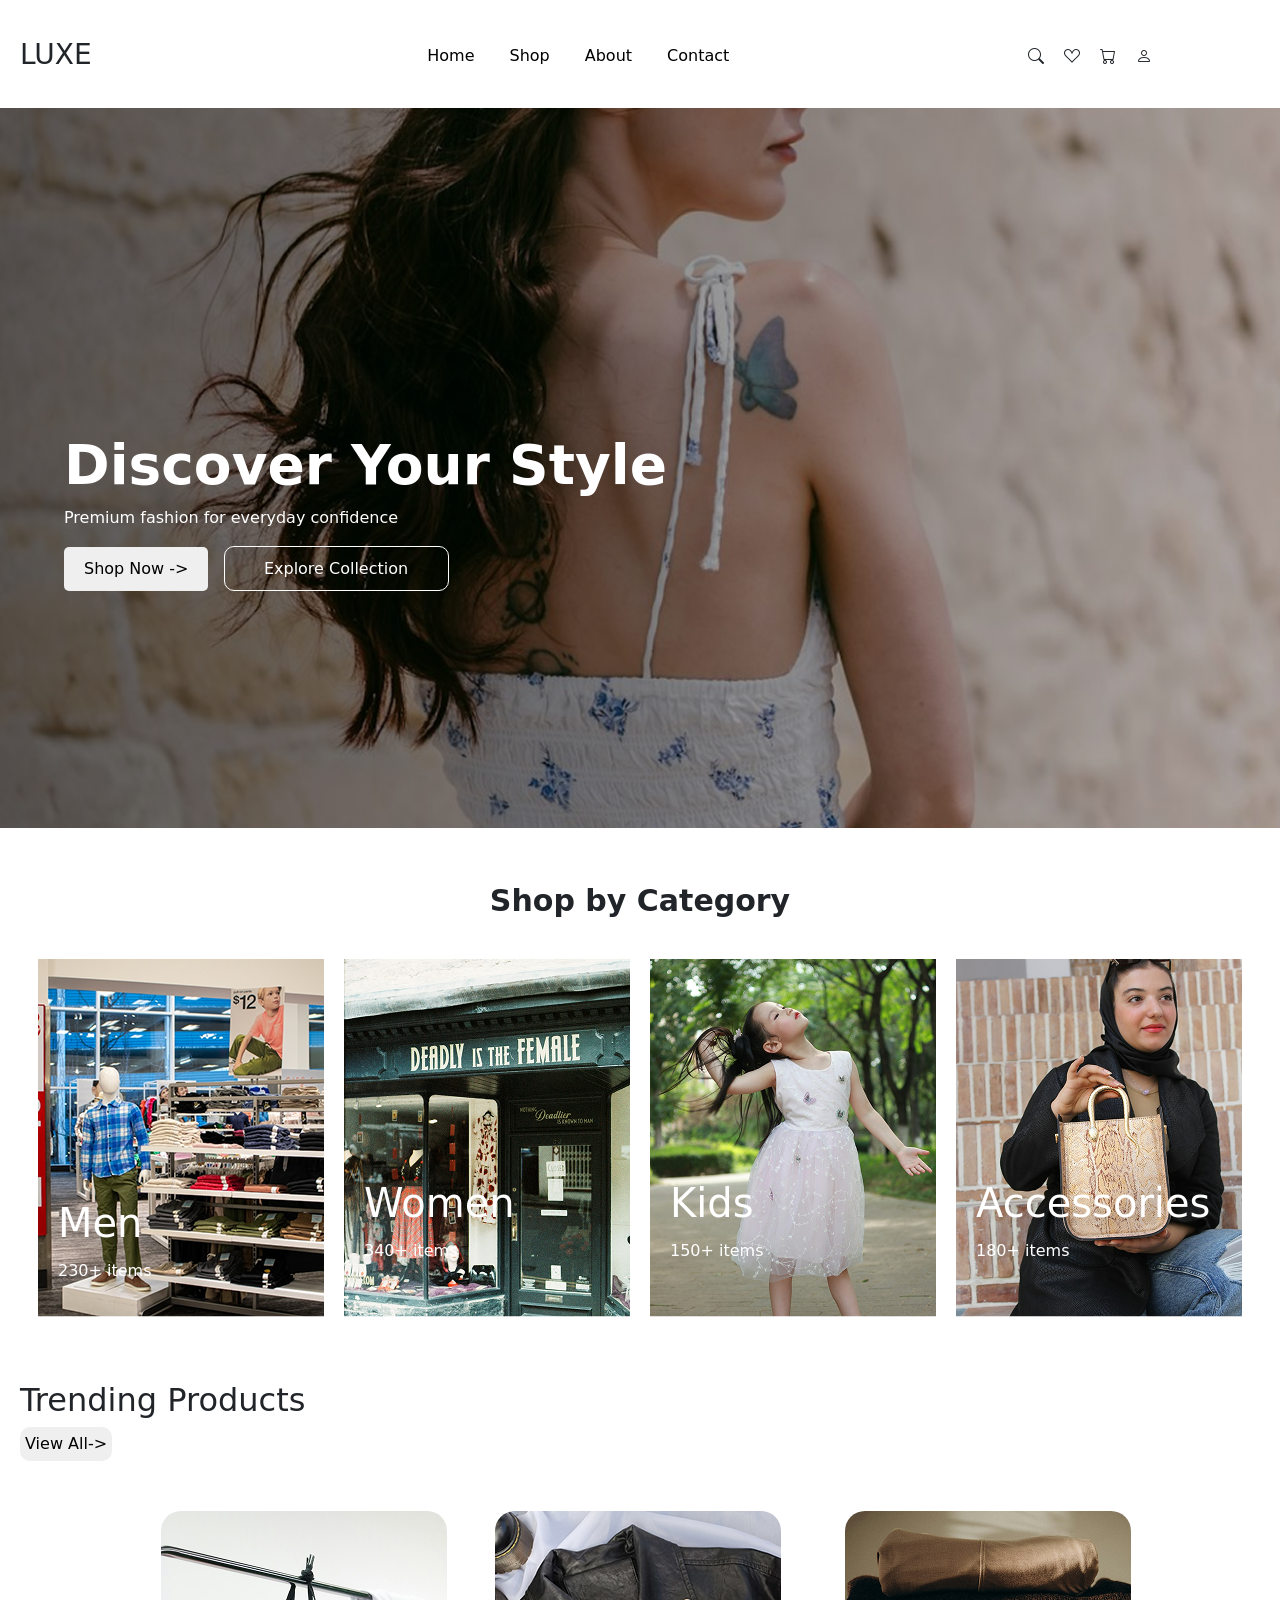
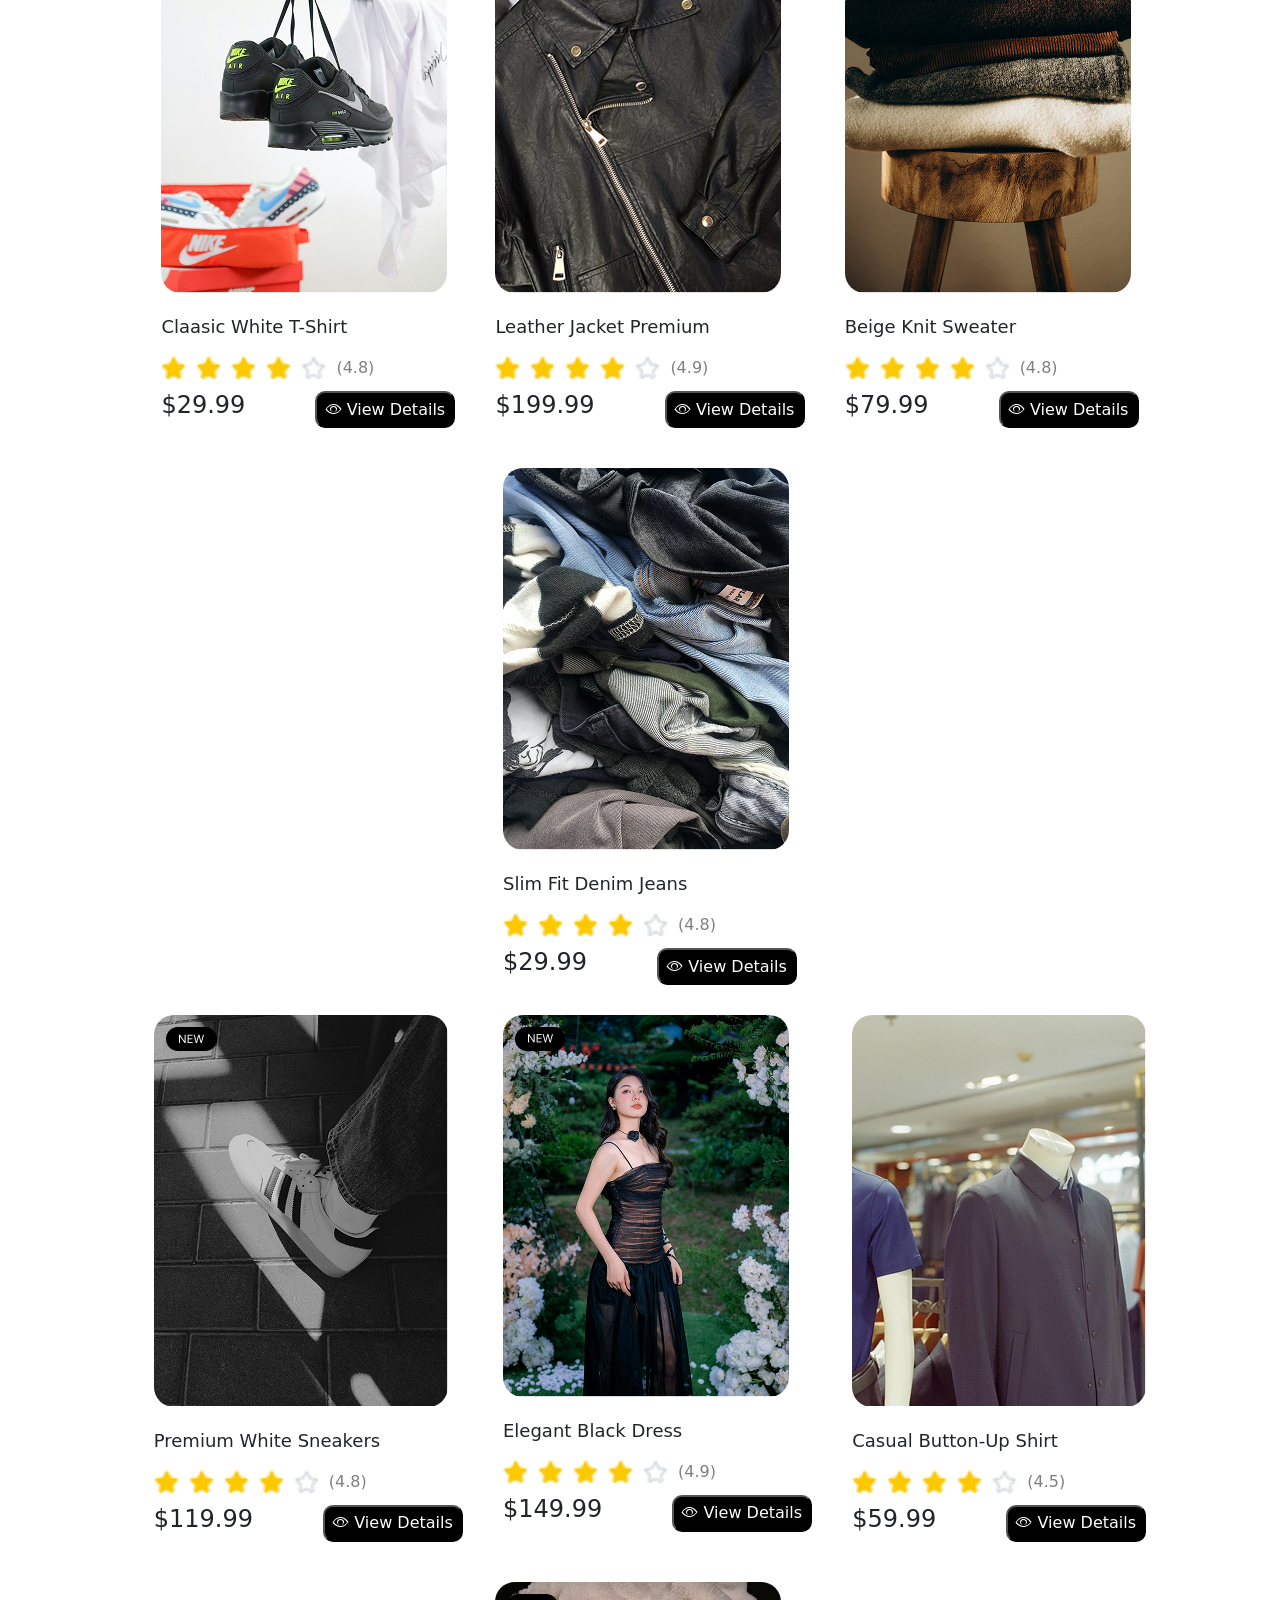
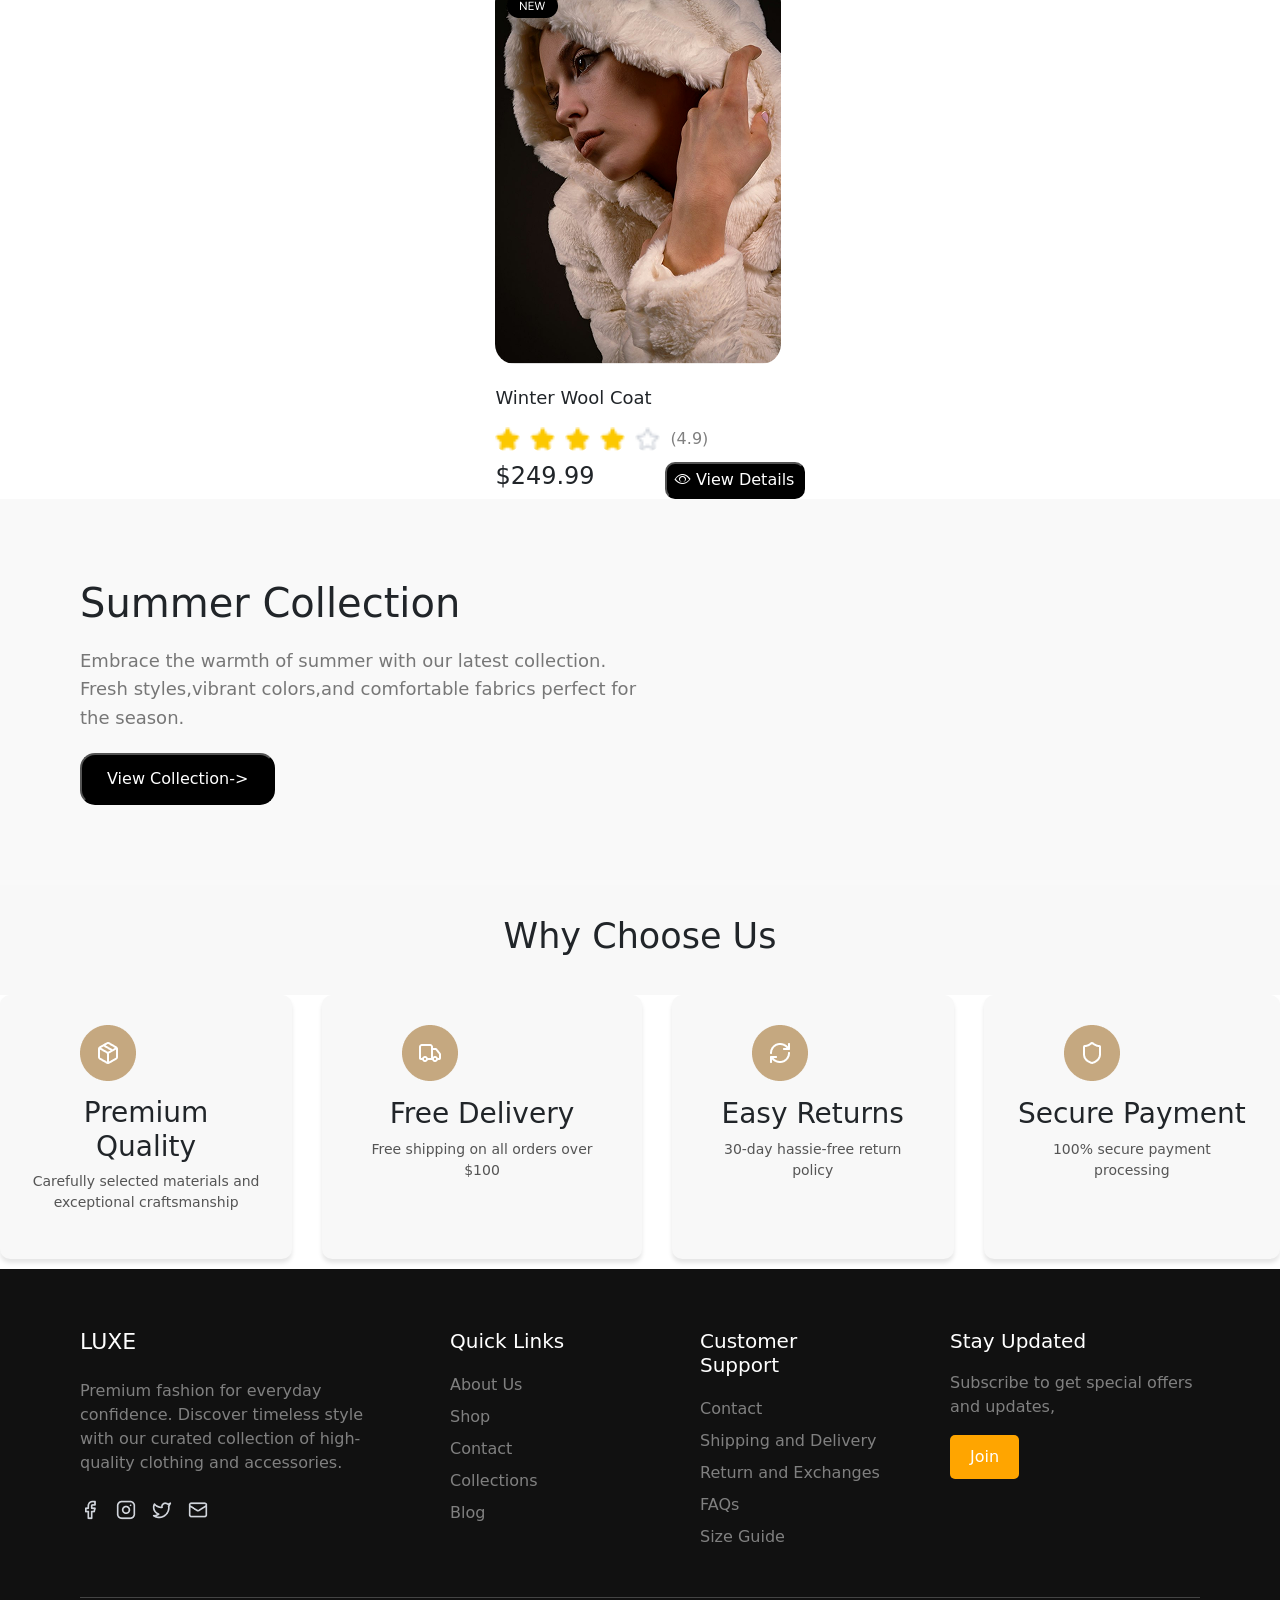
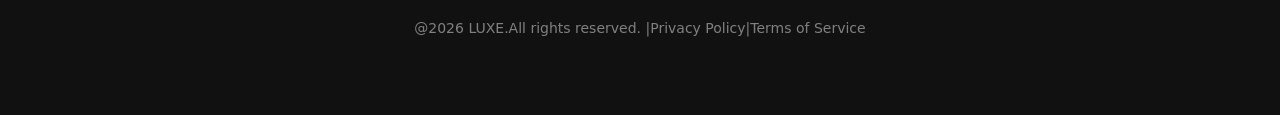
==== index.html @ 16beba3c "add media query" ====
<!DOCTYPE html>
<html lang="en">

<head>
    <meta charset="UTF-8">
    <meta name="viewport" content="width=device-width, initial-scale=1.0">
    <title>E-commerce Website</title>
    <link rel="stylesheet" href="/asset/css/style.css">
    <!-- <link rel="stylesheet" href="/index.css"> -->
    <link href="https://cdn.jsdelivr.net/npm/bootstrap@5.3.8/dist/css/bootstrap.min.css" rel="stylesheet"
        integrity="sha384-sRIl4kxILFvY47J16cr9ZwB07vP4J8+LH7qKQnuqkuIAvNWLzeN8tE5YBujZqJLB" crossorigin="anonymous">
    <script src="https://cdn.jsdelivr.net/npm/bootstrap@5.3.8/dist/js/bootstrap.bundle.min.js"
        integrity="sha384-FKyoEForCGlyvwx9Hj09JcYn3nv7wiPVlz7YYwJrWVcXK/BmnVDxM+D2scQbITxI"
        crossorigin="anonymous"></script>
    <link rel="stylesheet" href="https://cdn.jsdelivr.net/npm/bootstrap-icons@1.13.1/font/bootstrap-icons.min.css">



</head>

<body>

    <!-- </div> -->
    <div class="head1">
        <div class="text1">
            <h3 class="hed1">LUXE</h3>
            
             <input type="checkbox" id="menu-toggle">

            <ul class="items1">
                <li class="nav-item1">
                    <a class="nav-link active1" aria-current="page" href="/index.html">Home</a>
                </li>
                <li class="nav-item1">
                    <a class="nav-link active1" href="/shop.html">Shop</a>
                </li>
                <li class="nav-item1">
                    <a class="nav-link active1" href="/about.html">About</a>
                </li>
                <li class="nav-item1">
                    <a class="nav-link active1" href="/contact.html">Contact</a>
                </li>
            </ul>
            
            <label for="menu-toggle" class="menuicon">
                 ☰
            </label>
   
  
            <div class="imagee1">
                <i class="bi bi-search"></i>
                <i class="bi bi-suit-heart"></i>
                <i class="bi bi-cart"></i>
                <i class="bi bi-person"></i>
            </div>
        </div>
        <!-- </div> -->
    </div>
    <div>

        <div class="background1">
            <div class="rel1">
                <h1>Discover Your Style</h1>
                <p>Premium fashion for everyday confidence</p>
                <button class="butt1">Shop Now -></button>
                <button class="button1">Explore Collection</button>
            </div>

        </div>

        <p class="para1">Shop by Category</p>
        <div class="picture1">

            <div class="one1"> <img src="/asset/images/men wear.png">
                <h1 class="two1">Men</h1>
                <p class="twoo1">230+ items</p>
            </div>

            <div>
                <img class="img1" src="/asset/images/deadly shop.png">

                <h1 class="twooo1">Women</h1>
                <p class="tw1">340+ items</p>
            </div>


            <div> <img src="/asset/images/lil girl.png">
                <h1 class="thre1">Kids</h1>
                <p class="three1">150+ items</p>
            </div>

            <div> <img src="/asset/images/lady.png">
                <h1 class="for1">Accessories</h1>
                <p class="four1">180+ items</p>
            </div>
        </div>
        <br>



        <div class="hero1">

            <div class="section1">
                <h2>Trending Products</h2>
            </div>
            <button class="view1">View All-></button>

        </div>


        <div class="car1">
            <div class="shoes1">
                <img src="/asset/images/black shoes.png">
                <p>Claasic White T-Shirt</p>



                <div class="star1">
                    <img src="/asset/images/yellow star.png">
                    <img src="/asset/images/yellow star.png">
                    <img src="/asset/images/yellow star.png">
                    <img src="/asset/images/yellow star.png">

                    <img src="/asset/images/SVG2.png">
                    <span>(4.8)</span>
                </div>



                <div class="dollar1">
                    <h4>$29.99</h4>
                    <button class="Detail1"><i class="bi bi-eye"></i></i>
                        View Details</button>

                </div>





            </div>
            <div class="shoes1">
                <img src="/asset/images/Leather Jacket Premium.png">
                <p>Leather Jacket Premium</p>



                <div class="star1">
                    <img src="/asset/images/yellow star.png">
                    <img src="/asset/images/yellow star.png">
                    <img src="/asset/images/yellow star.png">
                    <img src="/asset/images/yellow star.png">
                    <img src="/asset/images/SVG2.png">

                    <span>(4.9)</span>
                </div>



                <div class="dollar1">
                    <h4>$199.99</h4>
                    <button class="Detail1"><i class="bi bi-eye"></i></i>
                        View Details</button>

                </div>





            </div>

            <div class="shoes1">
                <img src="/asset/images/shirts.png">
                <p>Beige Knit Sweater</p>



                <div class="star1">
                    <img src="/asset/images/yellow star.png">
                    <img src="/asset/images/yellow star.png">
                    <img src="/asset/images/yellow star.png">
                    <img src="/asset/images/yellow star.png">
                    <img src="/asset/images/SVG2.png">
                    <span>(4.8)</span>
                </div>



                <div class="dollar1">
                    <h4>$79.99</h4>
                    <button class="Detail1"><i class="bi bi-eye"></i></i>
                        View Details</button>

                </div>





            </div>

            <div class="shoes1">
                <img src="/asset/images/Denim.png">
                <p>Slim Fit Denim Jeans</p>



                <div class="star1">
                    <img src="/asset/images/yellow star.png">
                    <img src="/asset/images/yellow star.png">
                    <img src="/asset/images/yellow star.png">
                    <img src="/asset/images/yellow star.png">
                    <img src="/asset/images/SVG2.png">
                    <span>(4.8)</span>
                </div>



                <div class="dollar1">
                    <h4>$29.99</h4>
                    <button class="Detail1"><i class="bi bi-eye"></i></i>
                        View Details</button>

                </div>
            </div>
        </div>

        <div class="car1">
            <div class="shoes1">
                <img src="/asset/images/white sneakers.png">
                <p>Premium White Sneakers</p>



                <div class="star1">
                    <img src="/asset/images/yellow star.png">
                    <img src="/asset/images/yellow star.png">
                    <img src="/asset/images/yellow star.png">
                    <img src="/asset/images/yellow star.png">
                    <img src="/asset/images/SVG2.png">
                    <span>(4.8)</span>
                </div>



                <div class="dollar1">
                    <h4>$119.99</h4>
                    <button class="Detail1"><i class="bi bi-eye"></i></i>
                        View Details</button>

                </div>





            </div>
            <div class="shoes1">
                <img src="/asset/images/elegant dress.png" height="390px">
                <p>Elegant Black Dress</p>



                <div class="star1">
                    <img src="/asset/images/yellow star.png">
                    <img src="/asset/images/yellow star.png">
                    <img src="/asset/images/yellow star.png">
                    <img src="/asset/images/yellow star.png">
                    <img src="/asset/images/SVG2.png">

                    <span>(4.9)</span>
                </div>



                <div class="dollar1">
                    <h4>$149.99</h4>
                    <button class="Detail1"><i class="bi bi-eye"></i>
                        View Details</button>

                </div>





            </div>

            <div class="shoes1">
                <img src="/asset/images/collar.png">
                <p>Casual Button-Up Shirt</p>



                <div class="star1">
                    <img src="/asset/images/yellow star.png">
                    <img src="/asset/images/yellow star.png">
                    <img src="/asset/images/yellow star.png">
                    <img src="/asset/images/yellow star.png">
                    <img src="/asset/images/SVG2.png">

                    <span>(4.5)</span>
                </div>



                <div class="dollar1">
                    <h4>$59.99</h4>
                    <button class="Detail1"><i class="bi bi-eye"></i>
                        View Details</button>

                </div>





            </div>

            <div class="shoes1">
                <img src="/asset/images/white.png" height="390px">
                <p>Winter Wool Coat</p>



                <div class="star1">
                    <img src="/asset/images/yellow star.png">
                    <img src="/asset/images/yellow star.png">
                    <img src="/asset/images/yellow star.png">
                    <img src="/asset/images/yellow star.png">
                    <img src="/asset/images/SVG2.png">

                    <span>(4.9)</span>
                </div>



                <div class="dollar1">
                    <h4>$249.99</h4>
                    <button class="Detail1"><i class="bi bi-eye"></i>
                        View Details</button>

                </div>
            </div>
        </div>


    </div>



    <section class="sunny1">
        <div class="sunny-text1">
            <h2>Summer Collection</h2>
            <p>Embrace the warmth of summer with our latest collection.
                Fresh styles,vibrant colors,and comfortable fabrics perfect for the season.

            </p>
            <button>View Collection-></button>
        </div>
        <!-- <div class="sunny-image1"> 
             <img src="/asset/images/Summer Collection.png" >
        <!-- </div> -->

    </section>
    <section class="feature1">
        <h2>Why Choose Us</h2>
    </section>
    <div class="feature-container1">
        <div class="feature-card1">
            <img src="/asset/images/box.png">
            <h3 class="premium1">Premium Quality</h3>
            <p>Carefully selected materials and<br> exceptional craftsmanship</p>
        </div>
        <div class="feature-card1">
            <img src="/asset/images/Margin.png">
            <h3>Free Delivery</h3>
            <p>Free shipping on all orders over $100</p>
        </div>
        <div class="feature-card1">
            <img src="/asset/images/round.png">
            <h3>Easy Returns</h3>
            <p>30-day hassie-free return policy</p>
        </div>
        <div class="feature-card1">
            <img src="/asset/images/Payment.png">
            <h3>Secure Payment</h3>
            <p>100% secure payment processing</p>
        </div>
    </div>




    <div class="footer">
        <div class="footer-container">
            <div class="footer-about  footers">
                <h3>LUXE</h3>
                <p>Premium fashion for everyday confidence.
                    Discover timeless style with our curated
                    collection of high-quality clothing and
                    accessories.
                </p>
                <img src="/asset/images/insta.png">
            </div>

            <div class="footer-links footers">
                <h3>Quick Links</h3>
                <p>About Us</p>
                <p>Shop</p>
                <p>Contact</p>
                <p>Collections</p>
                <p>Blog</p>
            </div>

            <div class="footer-support footers">
                <h3>Customer Support</h3>
                <p>Contact</p>

                <p>Shipping and Delivery</p>
                <p>Return and Exchanges</p>
                <p>FAQs</p>
                <p>Size Guide</p>
            </div>

            <div class="footer-newsletter footers">
                <h3>Stay Updated</h3>
                <p>Subscribe to get special offers and updates,</p>
                <!-- <input type="email" placeholder="Your email"/> -->
                <button>Join</button>
            </div>
        </div>

        <div class="footer-bottom">
            <p>
                @2026 LUXE.All rights reserved. |Privacy Policy|Terms of Service
            </p>
        </div>


    </div>



</body>

</html>
---- asset/css/style.css ----
:root {
  --main-color: #fff;
  --primary-color: black;
  --secondary-color: grey;
}

* {
  margin: 0;
  padding: 0;
  box-sizing: border-box;
}

.head1 {
  /* width: 100%; */
  height: 12vh;
  padding: 18px 0px;
  background-color: var(--main-color);
  position: sticky;
  top: 0px;
  z-index: 1;
  display: flex;
  align-items: center;
  justify-content: space-between;
  /* align-items: center; */
}

.items1 {
  display: flex;
  gap: 30px;
  /* padding-left:0px; */
  color: black;
  align-items: center;


  /* justify-content: center; */
}



.hed1 {

  padding-left: 20px;
  padding-bottom: 10px;

}

.text1 {
  padding-top: 20px;
  display: flex;
  width: 90%;
  justify-content: space-between;
  align-items: center;

}

.imagee1 {

  display: flex;
  justify-content: center;
  align-items: center;
  gap: 20px;
  padding-bottom: 15px;


}

.nav-item1 {
  padding-left: 5px;
  list-style-type: none;
}


.background1 {

  width: 100%;
  height: 80vh;

  background: linear-gradient(90deg, #00000099, #00000033), url("/asset/images/Hero.png");
  background-size: cover;
  position: relative;
  background-position: center;
}

.rel1 {
  position: absolute;
  top: 45%;
  left: 5%;
}

.rel1 h1 {
  color: var(--main-color);
  font-weight: 600;
  font-size: 55px;
}

.rel1 p {
  color: var(--main-color);
}

.butt1 {

  border-radius: 5px;
  padding: 10px 20px;
  margin-right: 10px;
  cursor: pointer;
  border: none;


}

.button1 {
  background-color: white;
  background: transparent;
  border: 1px solid white;
  color: var(--main-color);
  border-radius: 10px;
  height: 45px;
  width: 25vh;

}

.para1 {
  padding-left: 600px;
  padding-top: 50px;
  font-weight: 600;
  font-size: 30px;
}

.picture1 {
  padding-left: 100px;
  padding-right: 430px;
  position: relative;
  display: flex;
  border-radius: 50px;
  gap: 20px;

  /* background-image: url("/Container\ \(2\).png"); */

}


.one1 {
  position: relative;
  /* width:600px; */
}

.two1 {
  position: absolute;
  top: 240px;
  color: var(--main-color);
  padding-left: 20px;
  font-weight: 500;
}

.twoo1 {
  position: absolute;
  top: 300px;
  color: var(--main-color);
  padding-left: 20px;
}

.twooo1 {
  position: absolute;
  top: 240px;
  color: var(--main-color);
  padding-left: 20px;
}

.tw1 {

  position: absolute;
  top: 300px;
  color: var(--main-color);
  padding-left: 20px;
}

.thre1 {
  position: absolute;
  top: 240px;
  color: var(--main-color);
  padding-left: 20px;
}

.three1 {
  position: absolute;
  top: 300px;
  color: var(--main-color);
  padding-left: 20px;
}

.for1 {
  position: absolute;
  top: 240px;
  color: #fff;
  padding-left: 20px;
}

.four1 {
  position: absolute;
  top: 300px;
  color: var(--main-color);
  padding-left: 20px;
}

.hero1 {

  padding: 20px;
  flex-wrap: wrap;


}

.view1 {
  padding: 5px;
  border-radius: 10px;
  border: none;


  margin-right: 160px;
}



.car1 {
  display: flex;
  gap: 40px;
  padding-left: 90px;
  padding-top: 30px;

}

.shoes1 p {
  padding-top: 20px;
  font-weight: 500;
  font-size: large;
}

.shoes1 img {

  border-radius: 20px;

}

.star1 {
  display: flex;
  gap: 10px;

}

.star1 img {
  height: 25px;
}

.star1 span {

  /* padding-top:1px; */
  color: var(--secondary-color);
  font-weight: 500;
}

h4 {
  padding-top: 10px;
}

.dollar1 {
  display: flex;
  gap: 70px;
}

.Detail1 {
  /* margin-left: 150px; */
  background-color: black;
  color: white;
  border-radius: 10px;
  width: 140px;
  margin-top: 10px;



}

.sunny1 {
  display: flex;
  align-items: center;
  justify-content: space-between;
  padding: 80px;
  background: #f9f9f9;
}

.sunny-text1 {
  width: 50%;
}

.sunny-text1 h2 {
  font-size: 40px;
  margin-bottom: 20px;
}

.sunny-text1 p {
  font-size: 18px;
  margin-bottom: 20px;
  line-height: 1.6;
  color: #777;
}

.sunny-text1 button {
  padding: 12px 25px;
  background-color: black;
  color: white;


  border-radius: 15px;
  cursor: pointer;

}

.sunny-image1 {
  width: 20px;
}

.feature1 {
  padding: 30px;
  text-align: center;
  background: #f8f8f8;
}

.feature1 h2 {
  font-size: 35px;
  /* margin-bottom:10px; */
}

.feature-container1 {
  display: flex;
  justify-content: center;
  gap: 30px;
  /* flex-wrap: wrap; */
}

.feature-card1 {
  /* width:20%; */
  background: #f8f8f8;
  padding: 30px;
  border-radius: 10px;
  box-shadow: 0 4px 4px rgba(0, 0, 0, 0.1);

  /* transition:0.3s; */

}

.feature-card1 img {
  padding-left: 50px;
  /* font-size: 35px; */
  /* margin-bottom: 15px; */

}

.feature-card1 h3 {
  text-align: center;
}


.premium1 {
  padding-top: 15px;
}

.pre1 {
  padding-top: 5px;
}

.feature-card1 p {
  font-size: 14px;
  color: #555;
  text-align: center;
}

.footer {
  background: #111;
  color: var(--main-color);
  /* padding: 60px 80px; */
  margin-top: 60px;
  /* width: 100%; */
}

.footer-container {
  display: flex;
  justify-content: space-between;

  gap: 40px;
}

.footers {
  width: 300px
}


.footer-about h3 {
  font-size: 22px;
}

.footer-about p {
  color: grey;
  padding-top: 15px;
}



.footer-links p,
.footer-support p {
  color: grey;

  /* margin: 8px 0; */
  cursor: pointer;


}

.footer-links h3 {
  margin-bottom: 20px;
  font-size: 20px;

}

.footer-support h3 {
  font-size: 20px;
  margin-bottom: 20px;

}


.footer-newsletter {
  width: 250px;
}

/* .footer-newsletter input{ 
width:100%;
padding:10px;
margin:10px 0;
border:none;
border-radius:5px;
/* } */

.footer-newsletter button {
  padding: 10px 20px;
  border: none;
  background-color: orange;
  color: var(--main-color);
  cursor: pointer;
  border-radius: 5px;
  margin-left: 0px;
  /* padding-right: 20px; */
}

.footer-newsletter p {
  color: grey;
  padding-top: 10px;
}

.footer-newsletter h3 {
  font-size: 20px;
}

.footer-bottom {
  text-align: center;
  margin-top: 40px;
  border-top: 1px solid #444;
  padding-top: 20px;
  font-size: 14px;
  color: grey;
}








/*  */
.shop-upper2 {
  background: #f5f5f5;
  padding: 25px;
}

.shop-upper2 h2 {
  /* margin-bottom: 10px; */
}

.hash2 {
  font-size: 14px;
  color: #777;
}

.hash2 a {
  text-decoration: none;
  color: var(--primary-color);
  /* margin-right: 5px; */
}

.shop-product2 {
  display: flex;
  justify-content: space-between;
  align-items: center;
  margin: 30px 0;
}

.count2 {
  font-size: 16px;
  color: #555;
  padding-left: 10px;
}

.sort2 select {
  padding: 8px 4px;
  border-radius: 5px;
  border: 1px solid #ccc;
  cursor: pointer;
}

.lists2 {
  display: flex;
  gap: 40px;
  margin-top: 30px;
  height: 100%;

}

.All-products {
  display: flex;
  /* align-items: center; */
  justify-content: center;
  flex-direction: column;
}

.filters2 {
  width: 350px;
  height: 80%;
  background: #f8f8f8;
  padding: 20px;
  border-radius: 10px;
  padding-top: 40px;
}

.img2 {
  display: flex;
  gap: 10px;
}

.filters2 h4 {
  margin-bottom: 24px;
  font-weight: 700;
  padding-bottom: 2px;

  margin-top: -27px;
}

/* .filters h4 { 
        margin-top: px;
        margin-bottom: 10px;
      /* } */

.filters2 label {
  display: block;
  margin-bottom: 15px;
  /* padding-bottom: 20px; */
  /* padding-top:2px; */
  margin-top: 2px;
}

.filters2 h5 {
  font-weight: 700;
  padding-top: 30px;
}

.dol2 {
  padding-left: 80px;
  /* margin-top: 80px; */
}

.img2 h4 {
  padding-top: 30px;
}

.sizing2 {
  padding-top: 70px;
}

.size2 {
  width: 100%;
  margin-top: -22px;

}


.size2 button {

  /* margin: 5px; */
  margin-top: 20px;

  /* padding: 5px 5px; */
  border: 1px solid black;
  background: white;
  cursor: pointer;
  border-radius: 10px;
  width: 40px;
}

.col2 {
  padding-top: 80px;
}

.color2 span {
  display: inline-block;
  width: 30px;
  height: 30px;

  border-radius: 50%;
  border: 1px solid black;
  /* margin-right: 8px; */
}

.clr1 {
  background: black;
}

.clr2 {
  background: white;
}

.clr3 {
  background: grey;
}

.clr4 {
  background: gold;
}

.clr5 {
  background: blue;
}

.clr6 {
  background: red;
}

.clear2 {
  margin-top: 20px;
  width: 170px;
  padding: 10px;
  background: white;
  color: var(--primary-color);
  border: 1px solid black;
  cursor: pointer;
  font-weight: 600;
  border-radius: 15px;
}


.pro-container2 {
  display: flex;
  gap: 30px;
  justify-content: center;
  flex-wrap: wrap;
}

.pro-card2 {
  width: 27%;
  background: white;
  /* box-shadow: 0 4px 10px var(--secondary-color); */
  text-align: left;
  /* transition: 0.3s; */
}

.pro-card2:hover {
  /* transform: translateY(-8px); */
}

.pro-card2 img {
  width: 100%;
  border-radius: 10px;
  /* margin-bottom: 10px; */
}

.pro-card2 h3 {
  font-size: 18px;
  padding-top: 20px;
  margin-bottom: 8px;
}

.pro-card2 i {
  color: var(--secondary-color);
  font-size: 14px;
}

.pro-card2 span {
  font-size: 14px;
  color: #555;
  margin-left: 5px;
}

.pro-card2 p {
  font-size: 18px;
  font-weight: bold;
  margin: 10px 0;
}

.Detail2 {
  background-color: black;
  /* color: white; */
  border-radius: 10px;
  /* width: 10px;    */
  margin-top: 10px;
  display: flex;

  gap: 5px;
  /* height:60px; */


}

.Detail2 i {
  color: white;
  /* padding-left: 15px; */
}


.pro-card2 button {
  /* width: 55%; */
  height: 40%;
  padding: 10px;
  margin-top: 2px;

  /* border: none; */
  background: var(--primary-color);
  color: white;
  border-radius: 10px;
  cursor: pointer;
  margin-bottom: 20px;
  /* transition: 0.3s; */
}

.view2 {
  display: flex;
  justify-content: space-between;
}

.pro-card2 button:hover {
  background: #444;
}

.rating2 {
  margin-bottom: 8px;
}

.rating2 i {
  color: rgba(255, 255, 0, 0.895);

}

.no2 {
  background-color: #111;
}


.pagination2 {
  display: flex;
  justify-content: center;
  align-items: center;
  gap: 10px;
  margin-top: 40px;
  font-weight: 600;
}

.pagination2 button,
.pagination2 span {
  padding: 8px 14px;
  border: 1px solid #ccc;
  cursor: pointer;
  border-radius: 5px;
  background: white;
}

.pagination2 .active2 {
  background: black;
  color: white;
}

.method2 {
  padding: 80px;
  text-align: center;
  background: #f8f8f8;

}



.method-container2 {
  /* flex-direction: column; */
  justify-content: center;
  gap: 60px;
  display: flex;



}

.method-card2 {
  width: 70%;
  background: white;
  padding: 25px;
  border-radius: 10px;
  /* box-shadow: 0 4px 10px rgba(0, 0, 0, 0.1); */
  transition: 0.3s;
}

.method-card2:hover {
  transform: translateY(-8px);
}

.method-card2 i {
  font-size: 35px;
  color: var(--primary-color);
  margin-bottom: 15px;
}

.method-card2 h3 {
  margin-bottom: 10px;
}

.method-card2 p {
  font-size: 18px;
  color: #555;
  padding-top: 20px;

}

.footer {
  background: #111;
  color: white;
  padding: 60px 80px;
  margin-top: 10px;
}





.footer-links,
.footer-support {
  width: 180px;
}

.footer-links p,
.footer-support p {
  margin: 8px 0;
  cursor: pointer;
}

.footer-newsletter {
  width: 250px;
}

.footer-newsletter input {
  width: 100%;
  padding: 10px;
  margin: 10px 0;
  border: none;
  border-radius: 5px;
}

.footer-newsletter button {
  padding: 10px 20px;
  border: none;
  background-color: orange;
  color: white;
  cursor: pointer;
  border-radius: 5px;
  margin-left: 180px;
}

.footer-bottom {
  text-align: center;
  margin-top: 40px;
  border-top: 1px solid #444;
  padding-top: 20px;
  font-size: 14px;
}












.about3 {
  position: relative;
  width: 100%;
}

.about3 img {
  width: 100%;
  height: 400px;
  object-fit: cover;
  background: #101828;
}

.about-text3 {
  position: absolute;
  top: 50%;
  left: 50%;
  transform: translate(-50%, -50%);
  color: white;
  text-align: center;
}

.about-text3 h2 {
  font-size: 40px;
  margin-bottom: 10px;
}

.about-text3 p {
  font-size: 20px;
}

.content3 {
  display: flex;
  justify-content: center;
  padding-top: 60px;
  padding-bottom: 20px;
}

.text3 p {
  align-items: center;
  text-align: center;
}

.stand3 {
  display: flex;
  justify-content: center;
  padding-top: 40px;
}

.features3 {
  display: flex;
  /* grid-template-columns: repeat(4, 1fr); */
  gap: 30px;
  padding: 60px;
}

.feature-card3 {
  background: white;
  padding: 20px;
  border-radius: 10px;
  text-align: center;
  box-shadow: 0 4px 10px rgba(0, 0, 0, 0.1);
  transition: 0.3s;
}

.feature-card:hover {
  /* transform: translateY(-8px); */
}

.feature-card3 img {
  width: 30%;
  border-radius: 10px;
  margin-bottom: 15px;
}

.feature-card3 h3 {
  margin-bottom: 10px;
}

.feature-card3 p {
  font-size: 14px;
  color: #555;
}

.assume3 {
  display: flex;
  justify-content: space-around;
  align-items: center;
  padding: 60px;
  background: #f5f5f5;
}

.count3 {
  width: 200px;
  height: 100px;
  text-align: center;
  justify-content: center;
  align-items: center;
  border-radius: 10px;
}

.count3 h2 {
  font-size: 32px;
  margin-bottom: 5px;
  font-weight: 600;
}

.count3 p {
  color: rgba(0, 0, 0, 0.667);

}

.team3 {
  display: flex;
  justify-content: center;
  padding-top: 50px;
}

.block3 {
  padding-top: 20px;
  display: flex;
  gap: 80px;
  justify-content: center;



  text-align: center;
}

.cross3 img {
  width: 250px;
  border-radius: 10px;
}

.cross3 h3 {
  padding-top: 20px;
  font-size: large;
  font-weight: 700;
}

.cross3 p {
  color: gray;
}




.content4 {
  display: flex;
  justify-content: center;
  padding-top: 60px;
  padding-bottom: 30px;
  font-weight: 700;
  background: aliceblue;
}

.text4 p {
  align-items: center;
  text-align: center;
  background: aliceblue;
  padding-bottom: 20px;
}

.contact4 {
  /* padding-top: 30px; */
}

.contact4 h3 {}

.contact4 p {
  padding-left: 60px;
  margin-top: -10px;

}

.info4 {
  padding-top: 30px;
  display: flex;
  gap: 10px;
}

.info4 img {
  width: 50px;
  height: 50px;
}

.map4 {
  /* width: 684px; */
  /* height: 256px; */
  background: rgba(128, 128, 128, 0.153);
  border-radius: 14px;
  display: flex;
  align-items: center;
  justify-content: center;

}

.map4 h5 {
  color: grey;
}


.mess4 {
  /* padding-left: 70px; */
}

.main4 {
  display: flex;
  gap: 9px;
  padding-top: 90px;
  /* padding-left: 30px; */
}

.contact4 {
  padding-left: 90px;

}

.tell4 {
  margin-left: 20px;
}

.first {
  display: flex;
  gap: 250px;
  padding-top: 20px;


}

.sec4 {
  padding-top: 10px;
  /* padding-left: 20px; */
  /* padding: 10px; */
  display: flex;
  gap: 75px;


}

.name {
  font-weight: 600;
  font-size: large;

}

#fname {
  color: gray;
}

.name2 {
  font-weight: 600;
  padding-top: 35px;
  font-size: large;
}

#Email {
  width: 520px;
  margin-top: 10px;
  padding: 10px;
  /* border-radius: 10px; */
}

#Phone {
  width: 520px;
  margin-top: 10px;
  padding: 10px;

}

#Subject {
  width: 520px;
  margin-top: 10px;
  padding: 10px;
}

#Message {
  width: 520px;
  height: 250px;
  padding-bottom: 200px;
}

.name4 {
  background-color: rgba(128, 128, 128, 0);
  /* width:100%; */


  border-radius: 50px;
  /* width:520px; */
}

.name3 {
  /* width:800 px; */
  /* height:200px; */
  border-radius: 5px;
  /* border:1px solid black; */
  background-color: rgba(128, 128, 128, 0.214);
}

.send4 {
  width: 100%;
  height: 100%;
  margin-top: 40px;
  background-color: black;
  color: white;
  margin-left: 10px;
  border-radius: 10px;
  padding-top: 10px;
  padding-bottom: 10px;
}

.faq {
  padding-top: 30px;
  /* padding-left: 540px; */
  margin-top: 50px;
  height: 550px;
  width: 100%;
  background-color: aliceblue;
}

.que4 {
  /* margin-top: 20px; */
  padding-left: 0px;
  padding-bottom: 40px;
  text-align: center;


}

.card4 {
  margin: 0 auto;


}

.order4 {
  padding-left: 20px;
  box-shadow: 0 4px 8px 0 rgba(0, 0, 0, 0.2), 0 6px 20px 0 rgba(0, 0, 0, 0.19);
  justify-content: center;
  flex-direction: column;
  padding-top: 20px;
  
  gap: 5px;
  display: flex;
  width: 100%;
  border-radius: 10px;
  margin-bottom: 10px;
  max-width: 700px;



}

.order4 h5 {
  font-size: 15px;


}

.order4 p {
  color: gray;
  font-size: 10px;
}

.hamburger {
  display: none;
  font-size: 28px;
  cursor: pointer;
}

.menuicon {
  display: none;
}

#menu-toggle {
  display: none;
}



/* ================= FINAL CLEAN RESPONSIVE FIX ================= */

/* GLOBAL FIX (side space remove) */
body {
  overflow-x: hidden;
}

img {
  max-width: 100%;
  height: auto;
}

/* ===== MAIN OVERFLOW FIXES ===== */

/* remove large left paddings */
.para1 {
  padding-left: 0;
  text-align: center;
}

/* .picture1 {
  padding: 20px;
  flex-wrap: wrap;
  justify-content: center;
} */
.picture1 {
  padding: 20px;
  display: flex;
  flex-wrap: wrap;
  justify-content: center;
}

/* hero section spacing */
.hero1 {
  padding-left: 20px;
}

/* product section */
.car1 {
  padding-left: 20px;
  flex-wrap: wrap;
  justify-content: center;
}

/* footer button fix */
.footer-newsletter button {
  margin-left: 0;
}

/* contact section fix */
.contact4 {
  padding-left: 20px;
}

.card4 {
  margin-left: 0;
}

.order4 {
  width: 100%;
}

.que4 {
  padding-left: 0;
  text-align: center;
}

/* form fix */
#Email,
#Phone,
#Subject,
#Message {
  width: 100%;
}

/* ===== HAMBURGER MENU ===== */
@media (max-width: 768px) {

  .hamburger {
    display: block;
    padding-right: 20px;
  }

  .items1 {
    position: absolute;
    top: 70px;
    right: 0;
    background: white;
    width: 100%;
    flex-direction: column;
    align-items: center;
    gap: 20px;
    display: none;
    padding: 20px 0;
  }

  .items1.active {
    display: flex;
  }
}

/* ===== TABLET ===== */
@media (max-width: 1024px) {

  .head1 {
    flex-direction: column;
    height: auto;
    gap: 10px;
  }

  .items1 {
    flex-wrap: wrap;
    justify-content: center;
  }

  .text1 {
    flex-direction: column;
  }

  .sunny1 {
    flex-direction: column;
    text-align: center;
  }

  .sunny-text1 {
    width: 100%;
  }

  .feature-container1 {
    flex-wrap: wrap;
  }

  .lists2 {
    flex-direction: column;
  }

  .filters2 {
    width: 100%;
  }

  .pro-card2 {
    width: 45%;
  }

  .main4 {
    flex-direction: column;
  }

  .first,
  .sec4 {
    flex-direction: column;
    gap: 10px;
  }

}

/* ===== MOBILE ===== */
@media (max-width: 768px) {

  .head1 {
    flex-direction: row;
  }

  .items1 {
    flex-direction: column;
  }

  .rel1 {
    top: 30%;
  }

  .rel1 h1 {
    font-size: 26px;
  }

  .picture1 {
    flex-direction: column;
  }

  .car1 {
    flex-direction: column;
    align-items: center;
  }

  .pro-card2 {
    width: 100%;
  }

  .footer-container {
    flex-direction: column;
    gap: 20px;
  }

  .features3 {
    flex-direction: column;
    padding: 20px;
  }

  .assume3 {
    flex-direction: column;
    gap: 20px;
  }

  .block3 {
    flex-direction: column;
    gap: 20px;
  }

  .main4 {
    flex-direction: column;
    padding: 20px;
  }

}

/* ===== FINAL RESPONSIVE ===== */

body {
  overflow-x: hidden;
}

img {
  max-width: 100%;
  height: auto;
}

/* MOBILE */
@media (max-width: 768px) {

  .head1 {
    flex-wrap: wrap;
  }

  .items1 {
    width: 100%;
    justify-content: center;
    flex-wrap: wrap;
  }

  .text1 {
    flex-direction: column;
  }

  .hero1 {
    flex-direction: column;
  }

  .car1 {
    flex-direction: column;
    align-items: center;
  }

  .picture1 {
    flex-direction: column;
  }

  .sunny1 {
    flex-direction: column;
    text-align: center;
  }

  .sunny-text1 {
    width: 100%;
  }

  .feature-container1 {
    flex-direction: column;
  }

  .footer-container {
    flex-direction: column;
  }

  .lists2 {
    flex-direction: column;
  }

  .filters2 {
    width: 100%;
  }

  .pro-card2 {
    width: 100%;
  }

  .main4 {
    flex-direction: column;
  }

  .first,
  .sec4 {
    flex-direction: column;
    gap: 10px;
  }

}
---- index.css ----
/* RESET */
* {
    margin: 0;
    padding: 0;
    box-sizing: border-box;
}

body {
    font-family: Arial, sans-serif;
}

/* HEADER */
.head1 {
    padding: 15px 40px;
    background: #fff;
}

.text1 {
    display: flex;
    justify-content: space-between;
    align-items: center;
}

.items1 {
    display: flex;
    list-style: none;
    gap: 25px;
}

.items1 a {
    text-decoration: none;
    color: black;
}

.imagee1 i {
    margin-left: 15px;
    cursor: pointer;
}

/* HERO SECTION */
.background1 {
    height: 80vh;
    background: url('/asset/images/banner.png') center/cover no-repeat;
    display: flex;
    align-items: center;
    padding: 50px;
}

.rel1 h1 {
    font-size: 40px;
}

.rel1 p {
    margin: 10px 0;
}

.butt1, .button1 {
    padding: 10px 20px;
    margin-right: 10px;
    border: none;
    cursor: pointer;
}

/* CATEGORY */
.picture1 {
    display: grid;
    grid-template-columns: repeat(4, 1fr);
    gap: 20px;
    padding: 40px;
    text-align: center;
}

.picture1 img {
    width: 100%;
    border-radius: 10px;
}

/* PRODUCTS */
.car1 {
    display: grid;
    grid-template-columns: repeat(4, 1fr);
    gap: 25px;
    padding: 40px;
}

.shoes1 {
    border: 1px solid #eee;
    padding: 15px;
    border-radius: 10px;
}

.shoes1 img {
    width: 100%;
}

.star1 img {
    width: 15px;
}

.dollar1 {
    display: flex;
    justify-content: space-between;
    align-items: center;
}

/* SUMMER SECTION */
.sunny1 {
    display: flex;
    align-items: center;
    justify-content: space-between;
    padding: 50px;
    gap: 30px;
}

.sunny-image1 img {
    width: 100%;
}

/* FEATURES */
.feature-container1 {
    display: grid;
    grid-template-columns: repeat(4, 1fr);
    gap: 20px;
    padding: 40px;
    text-align: center;
}

.feature-card1 img {
    width: 50px;
    margin-bottom: 10px;
}

/* FOOTER */
.footer {
    background: #111;
    color: white;
    padding: 40px;
}

.footer-container {
    display: grid;
    grid-template-columns: repeat(4, 1fr);
    gap: 30px;
}

.footer-bottom {
    text-align: center;
    margin-top: 20px;
}

/* ========================= */
/* 📱 RESPONSIVE DESIGN */
/* ========================= */

/* TABLET */
@media (max-width: 992px) {

    .picture1 {
        grid-template-columns: repeat(2, 1fr);
    }

    .car1 {
        grid-template-columns: repeat(2, 1fr);
    }

    .feature-container1 {
        grid-template-columns: repeat(2, 1fr);
    }

    .footer-container {
        grid-template-columns: repeat(2, 1fr);
    }

    .sunny1 {
        flex-direction: column;
        text-align: center;
    }
}

/* MOBILE */
@media (max-width: 576px) {

    .text1 {
        flex-direction: column;
        gap: 15px;
    }

    .items1 {
        flex-direction: column;
        align-items: center;
    }

    .picture1 {
        grid-template-columns: 1fr;
    }

    .car1 {
        grid-template-columns: 1fr;
    }

    .feature-container1 {
        grid-template-columns: 1fr;
    }

    .footer-container {
        grid-template-columns: 1fr;
    }

    .background1 {
        height: auto;
        text-align: center;
        padding: 30px;
    }

    .rel1 h1 {
        font-size: 28px;
    }
}
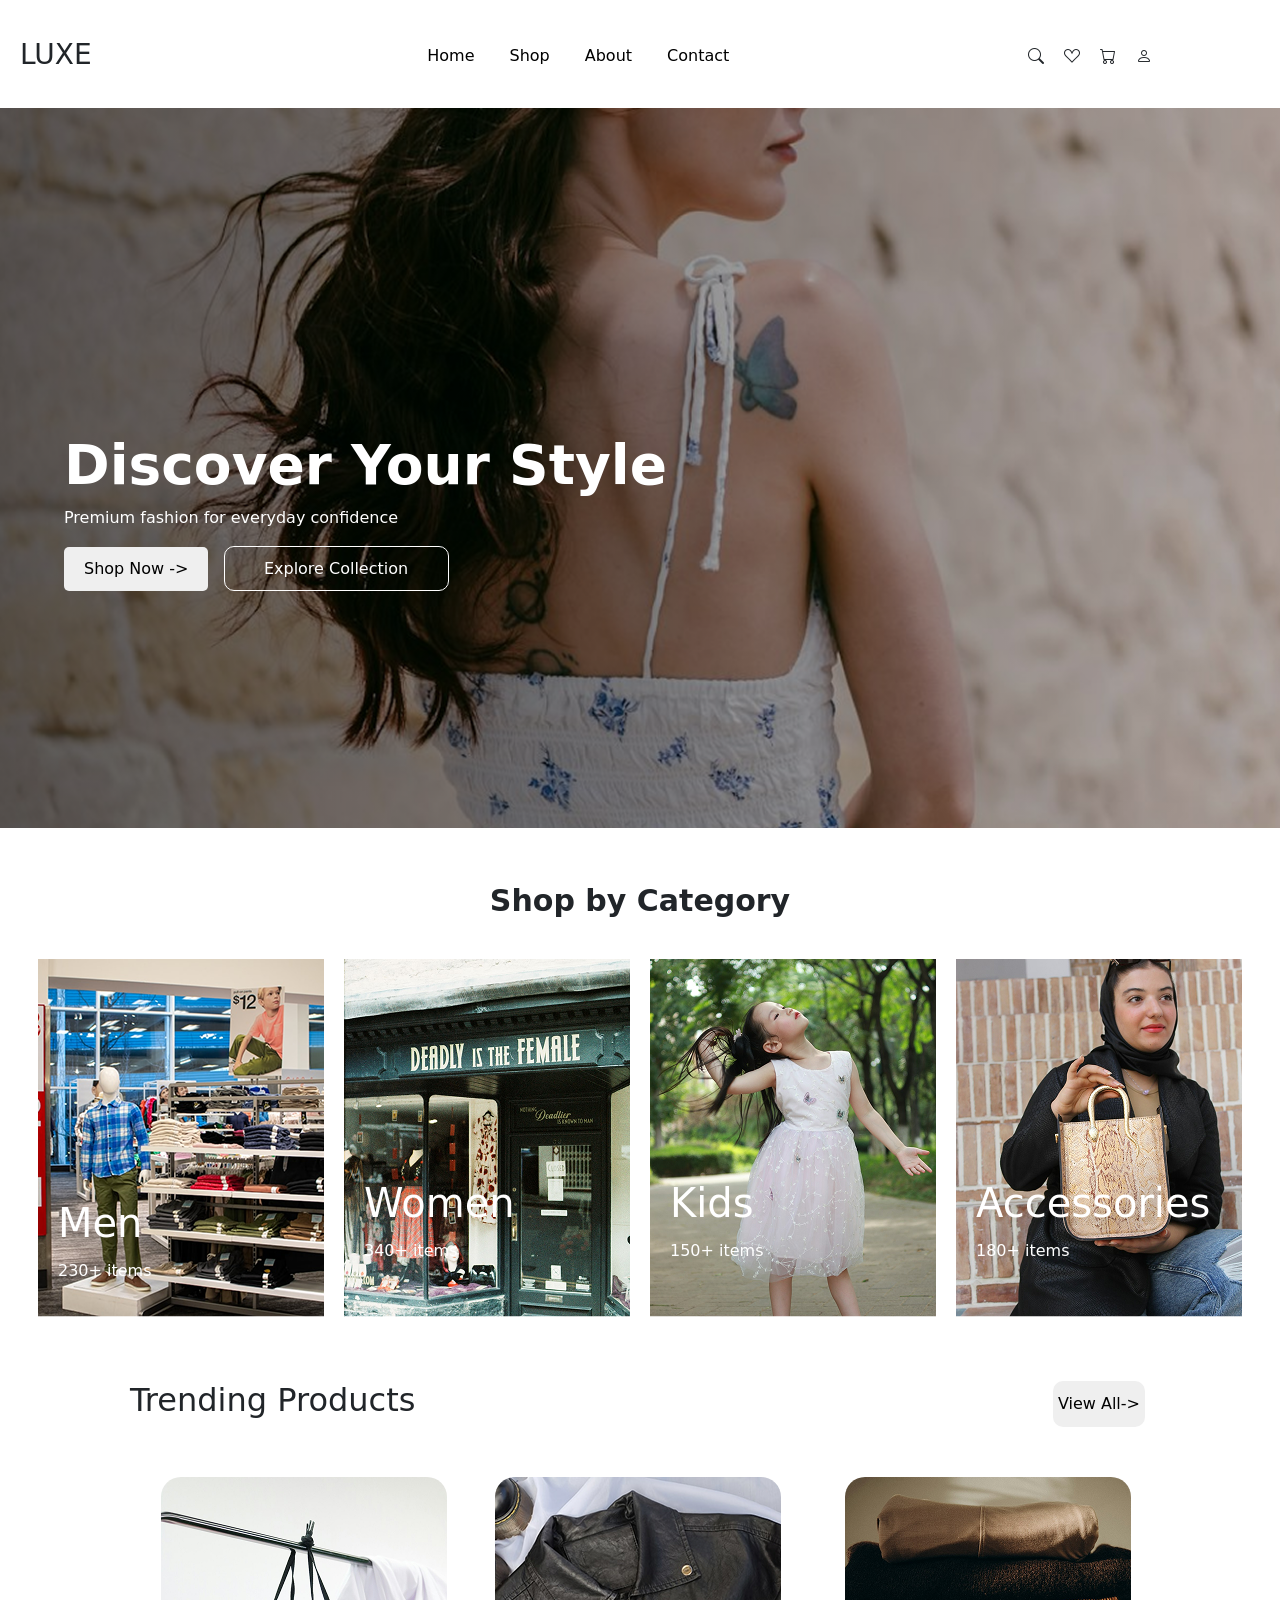
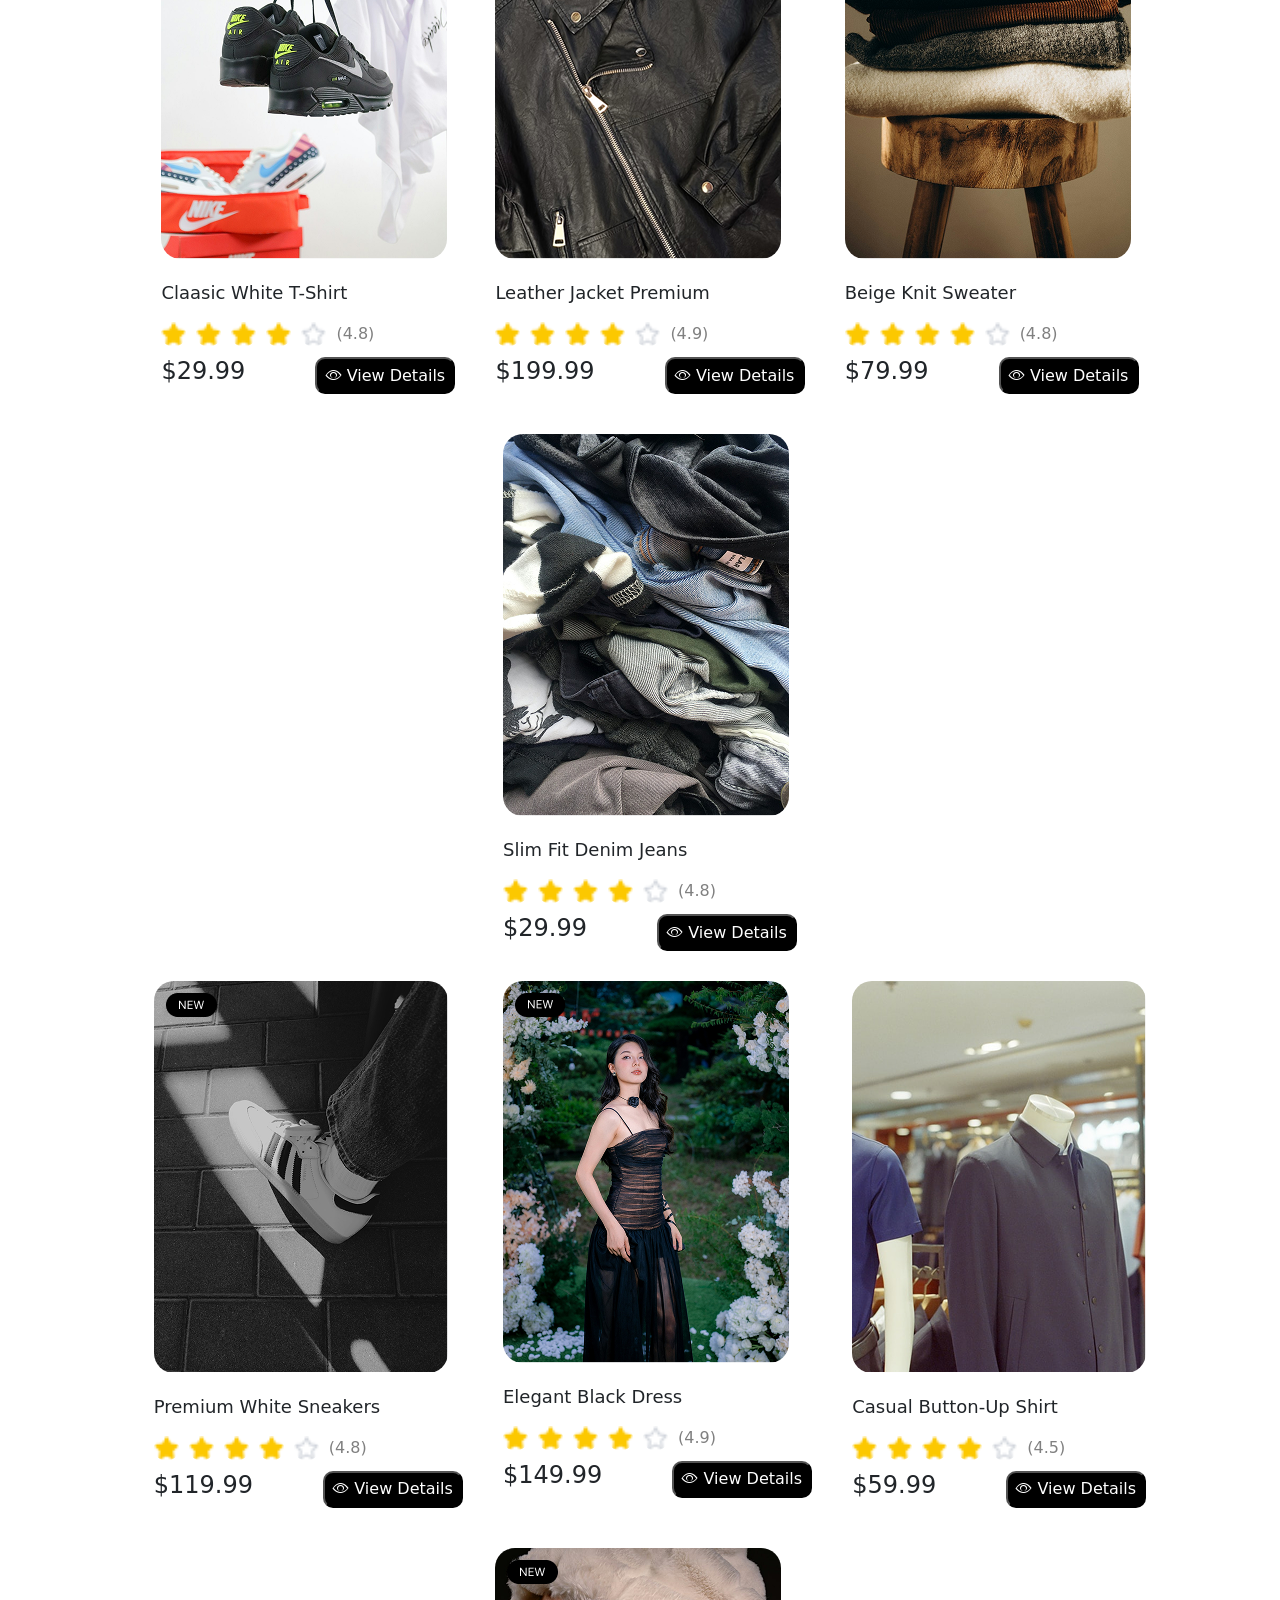
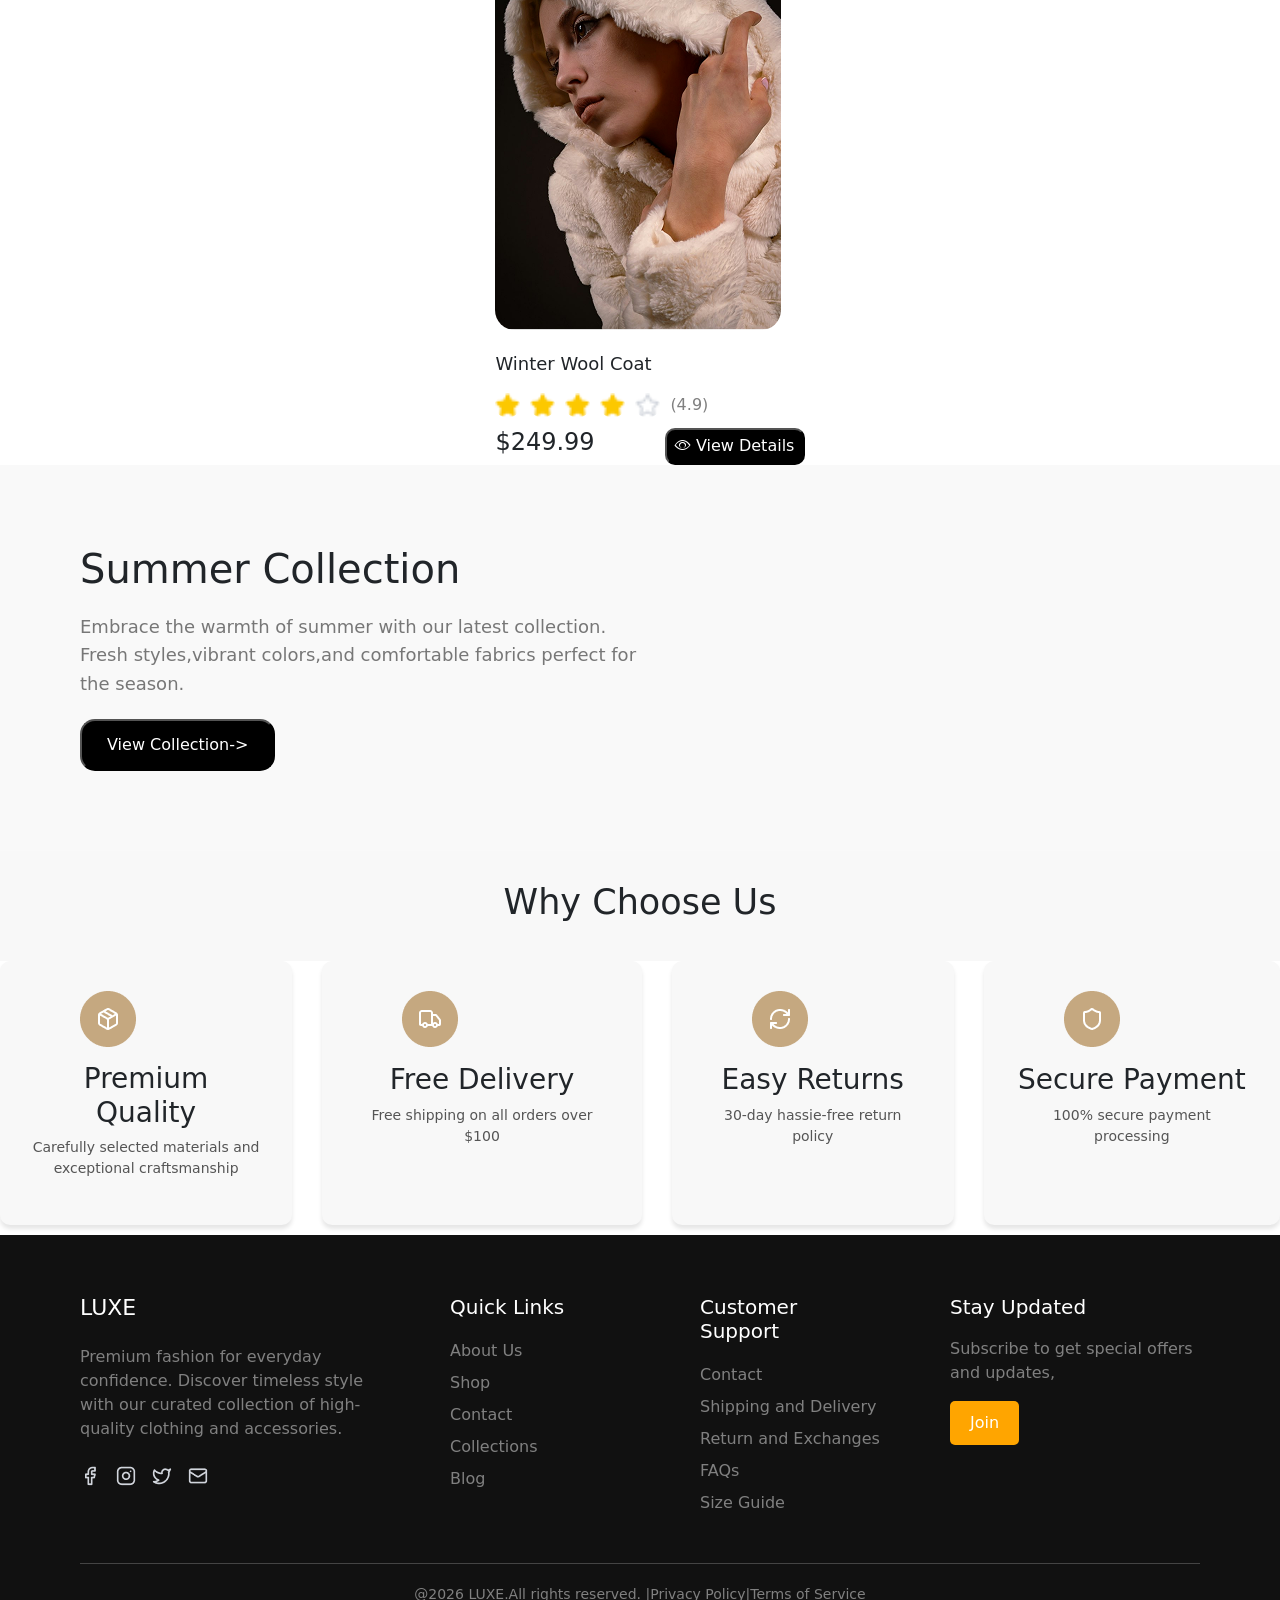
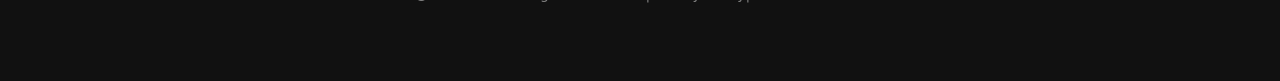
==== commit b0fec3fc: "add html text" ====
--- a/index.html
+++ b/index.html
@@ -257,7 +257,7 @@
 
             </div>
             <div class="shoes1">
-                <img src="/asset/images/elegant dress.png" height="390px">
+                <img src="/asset/images/elegant dress.png" height="900px">
                 <p>Elegant Black Dress</p>
 
 
--- a/asset/css/style.css
+++ b/asset/css/style.css
@@ -205,7 +205,10 @@
 .hero1 {
 
   padding: 20px;
-  flex-wrap: wrap;
+  display: flex;
+justify-content: space-between;
+margin-left: 110px;
+  /* flex-wrap: wrap; */
 
 
 }
@@ -213,10 +216,11 @@
 .view1 {
   padding: 5px;
   border-radius: 10px;
-  border: none;
-
-
-  margin-right: 160px;
+  border:none;
+  margin-right: 115px;
+
+
+
 }
 
 
@@ -1295,11 +1299,7 @@
   text-align: center;
 }
 
-/* .picture1 {
-  padding: 20px;
-  flex-wrap: wrap;
-  justify-content: center;
-} */
+
 .picture1 {
   padding: 20px;
   display: flex;
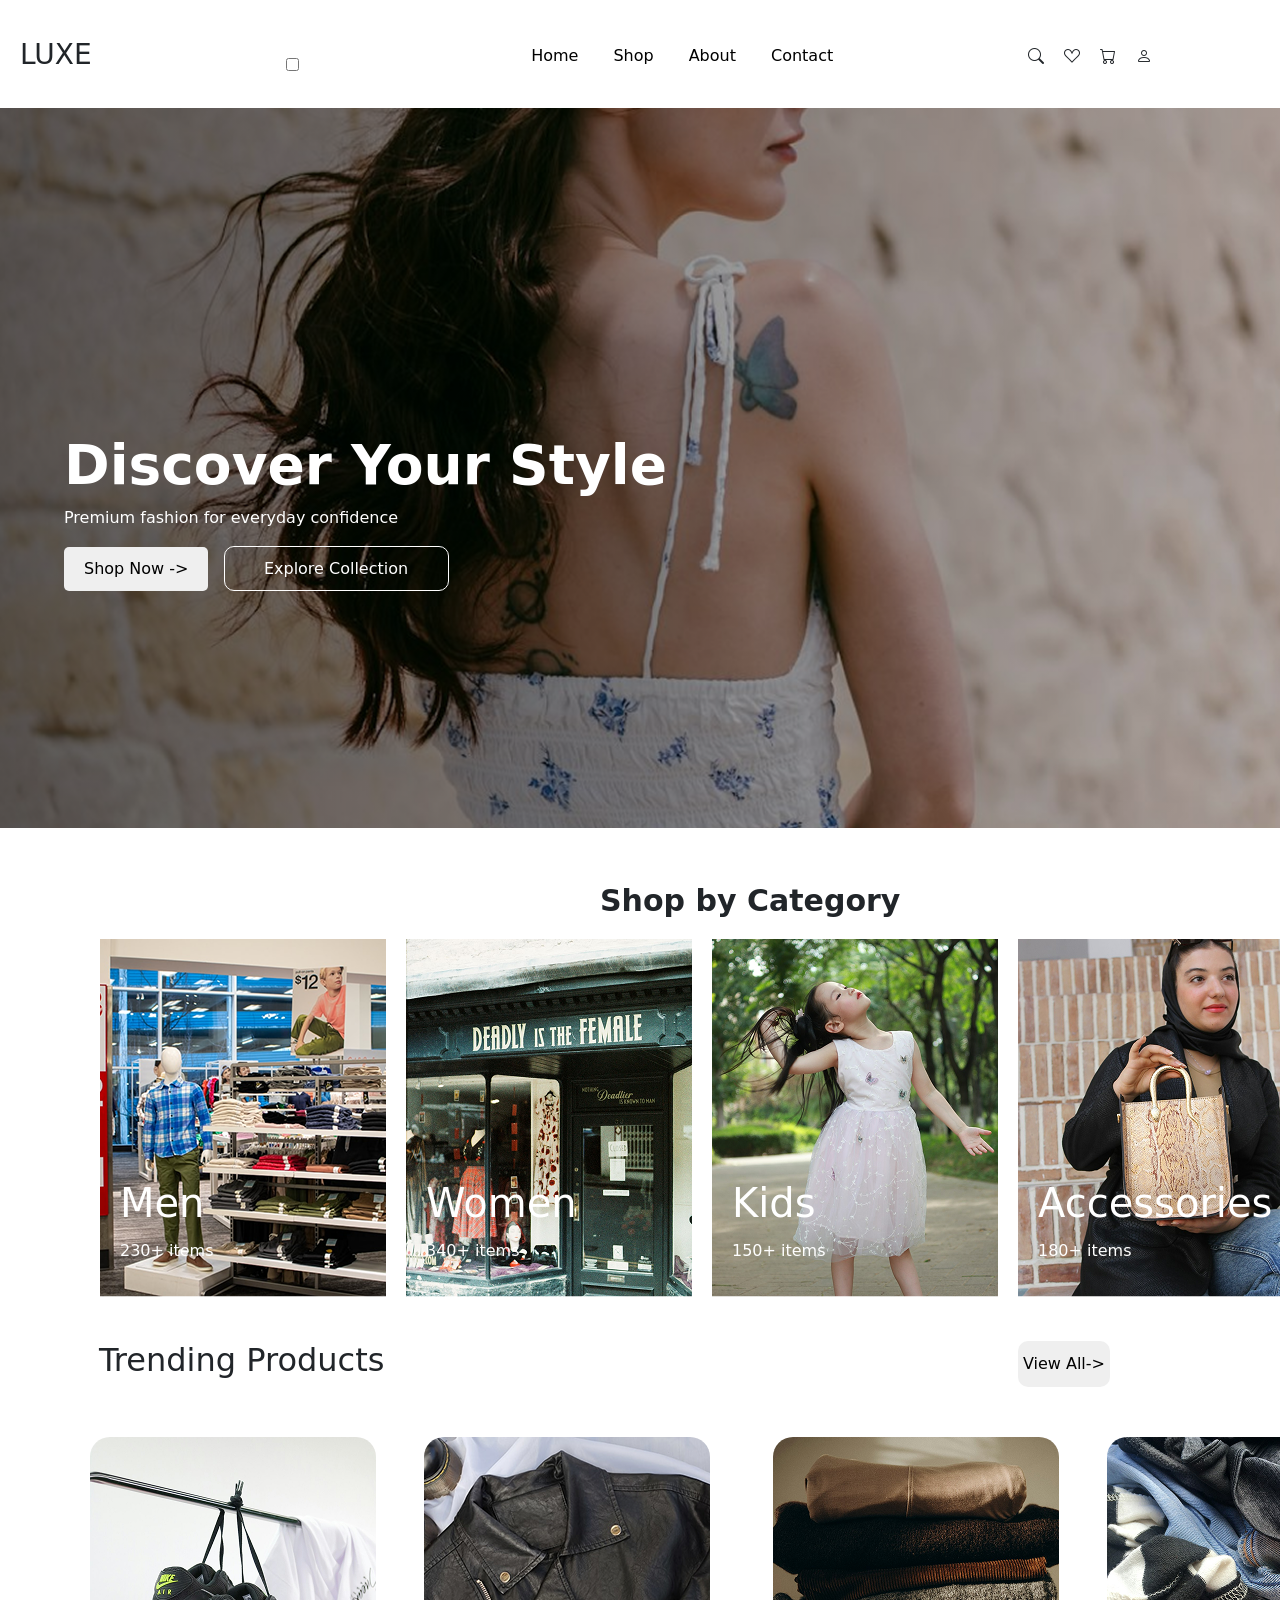
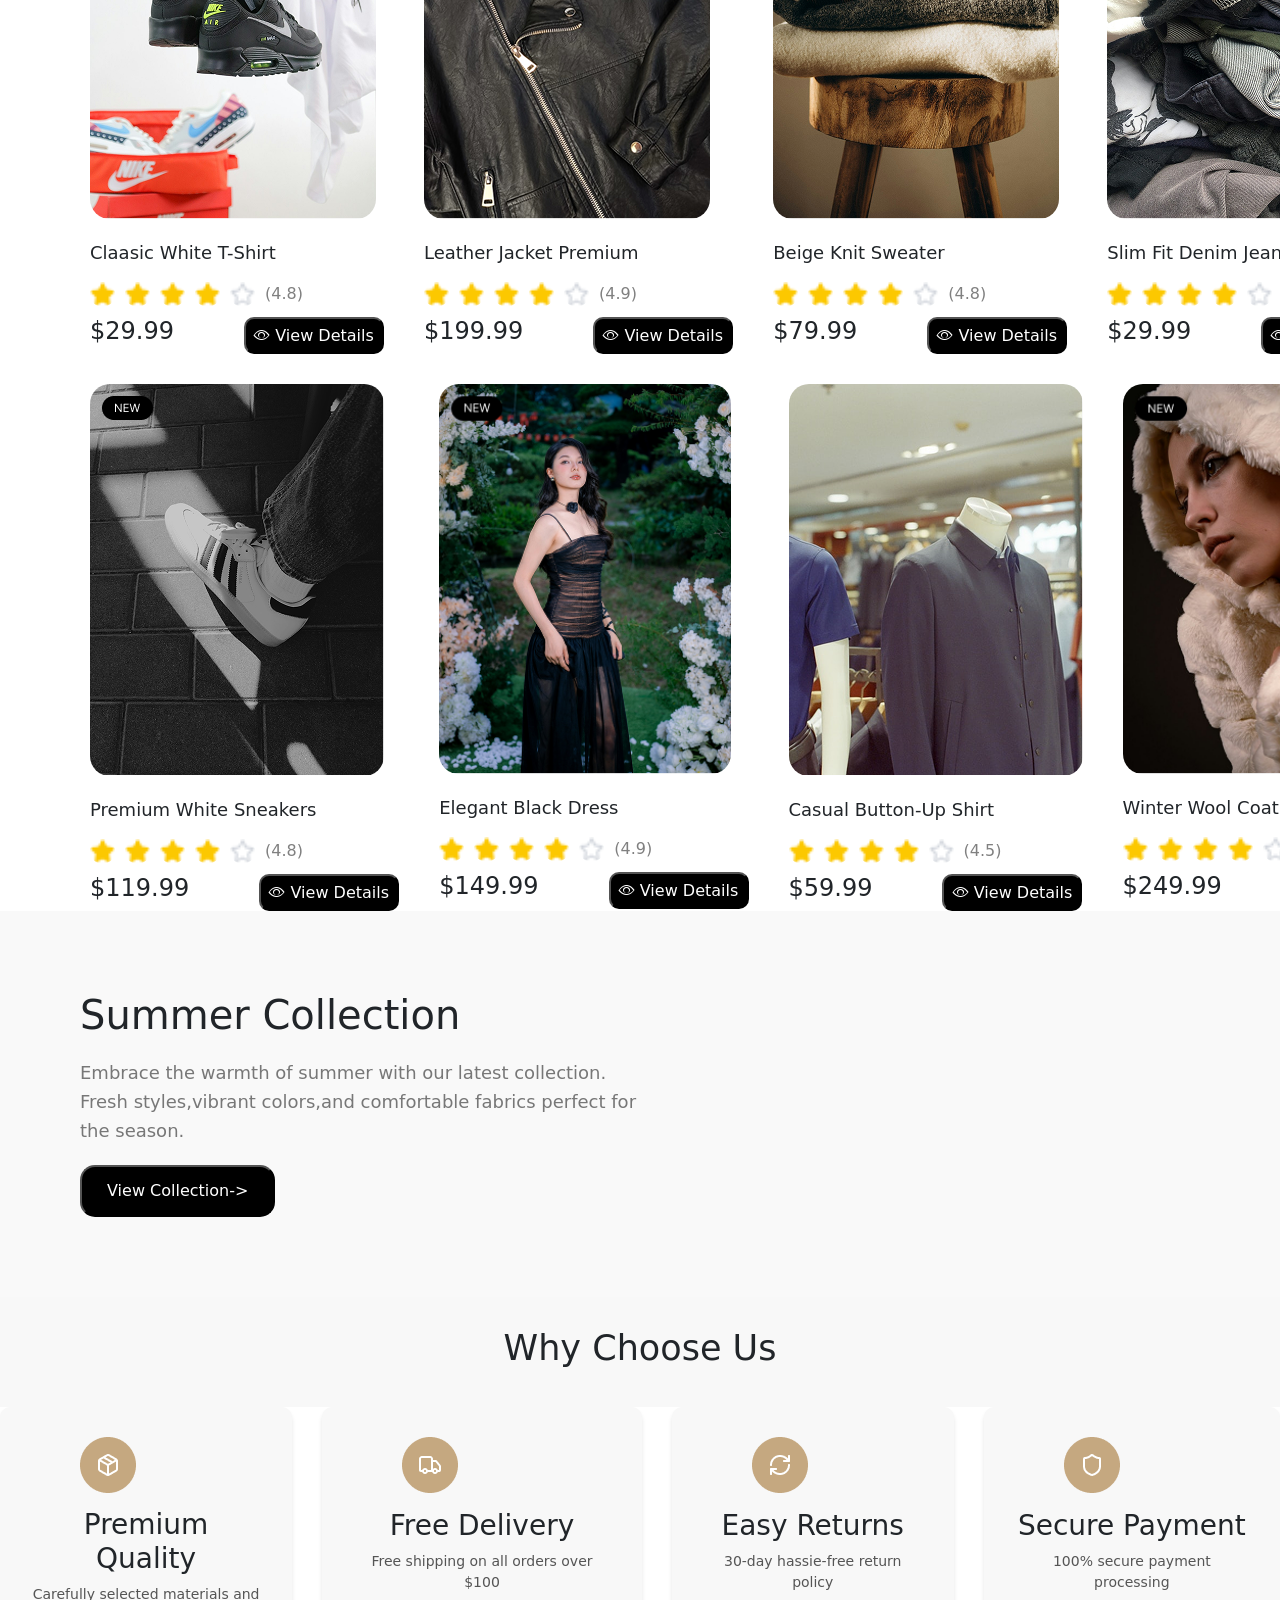
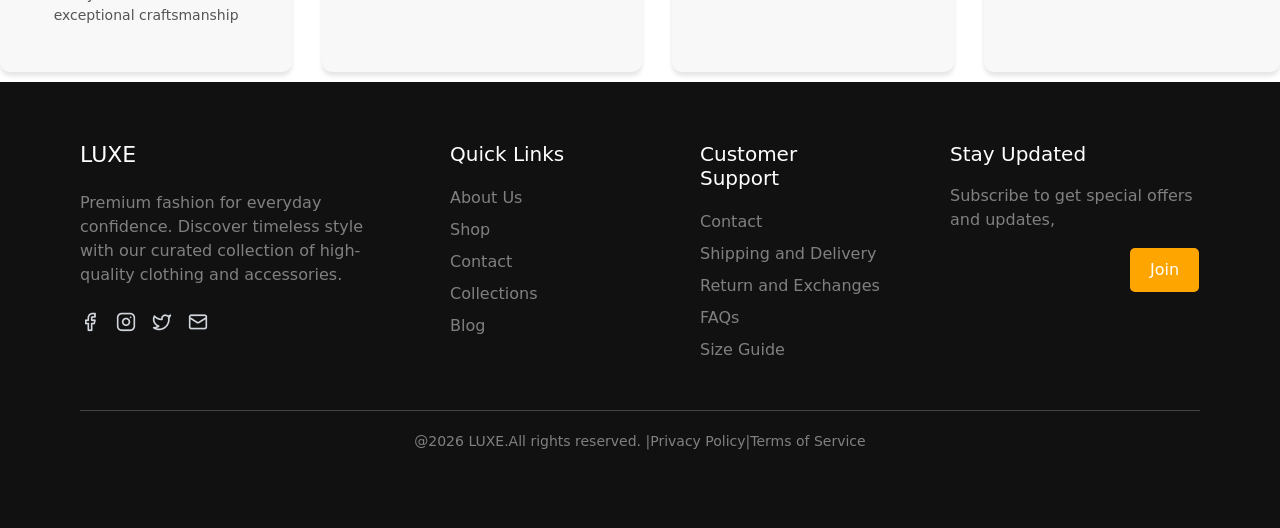
==== commit 6cb3d14d: "project complete" ====
--- a/index.html
+++ b/index.html
@@ -42,9 +42,9 @@
                 </li>
             </ul>
             
-            <label for="menu-toggle" class="menuicon">
+            <div class="hamburger">
                  ☰
-            </label>
+            </div>
    
   
             <div class="imagee1">
@@ -257,7 +257,7 @@
 
             </div>
             <div class="shoes1">
-                <img src="/asset/images/elegant dress.png" height="900px">
+                <img src="/asset/images/elegant dress.png" height="390px">
                 <p>Elegant Black Dress</p>
 
 
--- a/asset/css/style.css
+++ b/asset/css/style.css
@@ -207,7 +207,7 @@
   padding: 20px;
   display: flex;
 justify-content: space-between;
-margin-left: 110px;
+margin-left: 79px;
   /* flex-wrap: wrap; */
 
 
@@ -217,7 +217,7 @@
   padding: 5px;
   border-radius: 10px;
   border:none;
-  margin-right: 115px;
+  margin-right: 150px;
 
 
 
@@ -1269,240 +1269,13 @@
   cursor: pointer;
 }
 
-.menuicon {
-  display: none;
-}
-
-#menu-toggle {
-  display: none;
-}
 
 
 
 /* ================= FINAL CLEAN RESPONSIVE FIX ================= */
-
-/* GLOBAL FIX (side space remove) */
-body {
-  overflow-x: hidden;
-}
-
-img {
-  max-width: 100%;
-  height: auto;
-}
-
-/* ===== MAIN OVERFLOW FIXES ===== */
-
-/* remove large left paddings */
-.para1 {
-  padding-left: 0;
-  text-align: center;
-}
-
-
-.picture1 {
-  padding: 20px;
-  display: flex;
-  flex-wrap: wrap;
-  justify-content: center;
-}
-
-/* hero section spacing */
-.hero1 {
-  padding-left: 20px;
-}
-
-/* product section */
-.car1 {
-  padding-left: 20px;
-  flex-wrap: wrap;
-  justify-content: center;
-}
-
-/* footer button fix */
-.footer-newsletter button {
-  margin-left: 0;
-}
-
-/* contact section fix */
-.contact4 {
-  padding-left: 20px;
-}
-
-.card4 {
-  margin-left: 0;
-}
-
-.order4 {
-  width: 100%;
-}
-
-.que4 {
-  padding-left: 0;
-  text-align: center;
-}
-
-/* form fix */
-#Email,
-#Phone,
-#Subject,
-#Message {
-  width: 100%;
-}
-
 /* ===== HAMBURGER MENU ===== */
-@media (max-width: 768px) {
-
-  .hamburger {
-    display: block;
-    padding-right: 20px;
-  }
-
-  .items1 {
-    position: absolute;
-    top: 70px;
-    right: 0;
-    background: white;
-    width: 100%;
-    flex-direction: column;
-    align-items: center;
-    gap: 20px;
-    display: none;
-    padding: 20px 0;
-  }
-
-  .items1.active {
-    display: flex;
-  }
-}
-
-/* ===== TABLET ===== */
-@media (max-width: 1024px) {
-
-  .head1 {
-    flex-direction: column;
-    height: auto;
-    gap: 10px;
-  }
-
-  .items1 {
-    flex-wrap: wrap;
-    justify-content: center;
-  }
-
-  .text1 {
-    flex-direction: column;
-  }
-
-  .sunny1 {
-    flex-direction: column;
-    text-align: center;
-  }
-
-  .sunny-text1 {
-    width: 100%;
-  }
-
-  .feature-container1 {
-    flex-wrap: wrap;
-  }
-
-  .lists2 {
-    flex-direction: column;
-  }
-
-  .filters2 {
-    width: 100%;
-  }
-
-  .pro-card2 {
-    width: 45%;
-  }
-
-  .main4 {
-    flex-direction: column;
-  }
-
-  .first,
-  .sec4 {
-    flex-direction: column;
-    gap: 10px;
-  }
-
-}
-
-/* ===== MOBILE ===== */
-@media (max-width: 768px) {
-
-  .head1 {
-    flex-direction: row;
-  }
-
-  .items1 {
-    flex-direction: column;
-  }
-
-  .rel1 {
-    top: 30%;
-  }
-
-  .rel1 h1 {
-    font-size: 26px;
-  }
-
-  .picture1 {
-    flex-direction: column;
-  }
-
-  .car1 {
-    flex-direction: column;
-    align-items: center;
-  }
-
-  .pro-card2 {
-    width: 100%;
-  }
-
-  .footer-container {
-    flex-direction: column;
-    gap: 20px;
-  }
-
-  .features3 {
-    flex-direction: column;
-    padding: 20px;
-  }
-
-  .assume3 {
-    flex-direction: column;
-    gap: 20px;
-  }
-
-  .block3 {
-    flex-direction: column;
-    gap: 20px;
-  }
-
-  .main4 {
-    flex-direction: column;
-    padding: 20px;
-  }
-
-}
-
-/* ===== FINAL RESPONSIVE ===== */
-
-body {
-  overflow-x: hidden;
-}
-
-img {
-  max-width: 100%;
-  height: auto;
-}
-
 /* MOBILE */
-@media (max-width: 768px) {
+/* @media (max-width: 768px) { 
 
   .head1 {
     flex-wrap: wrap;
@@ -1568,6 +1341,4 @@
   .sec4 {
     flex-direction: column;
     gap: 10px;
-  }
-
-}+  }
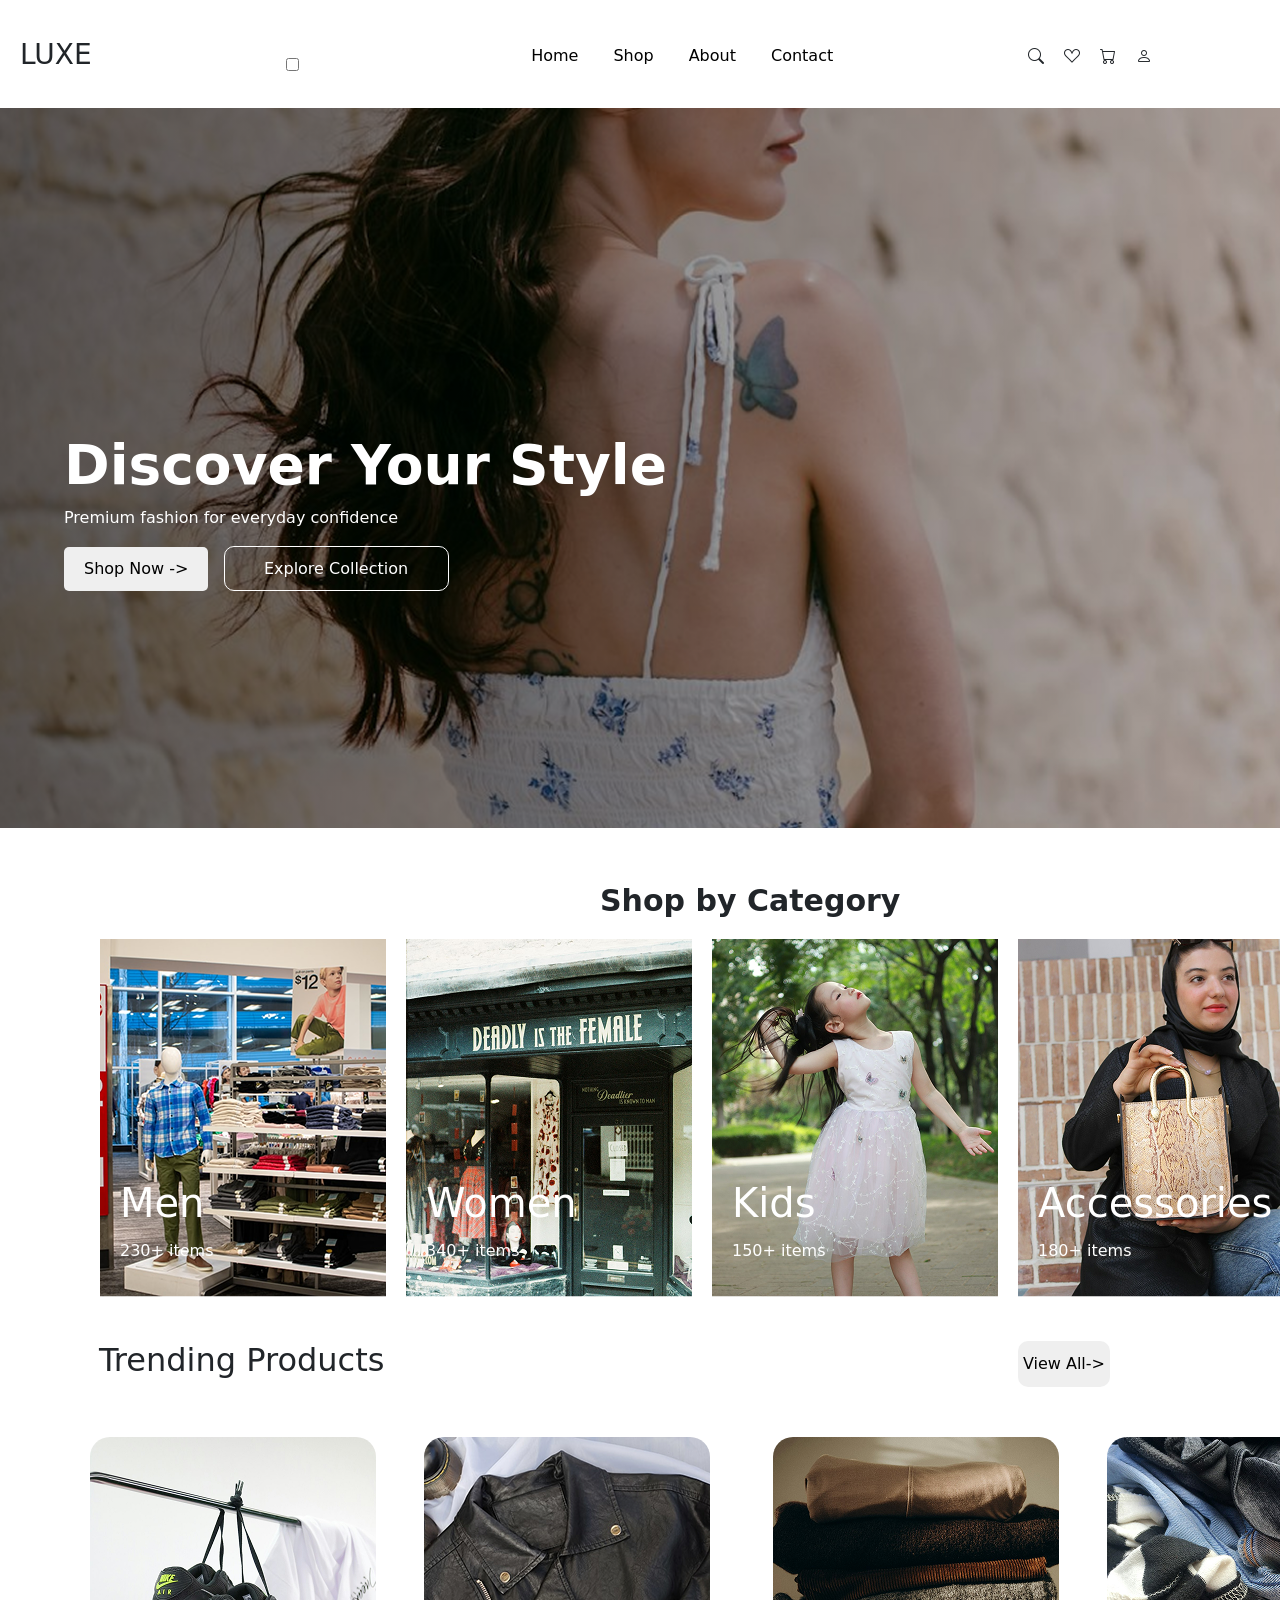
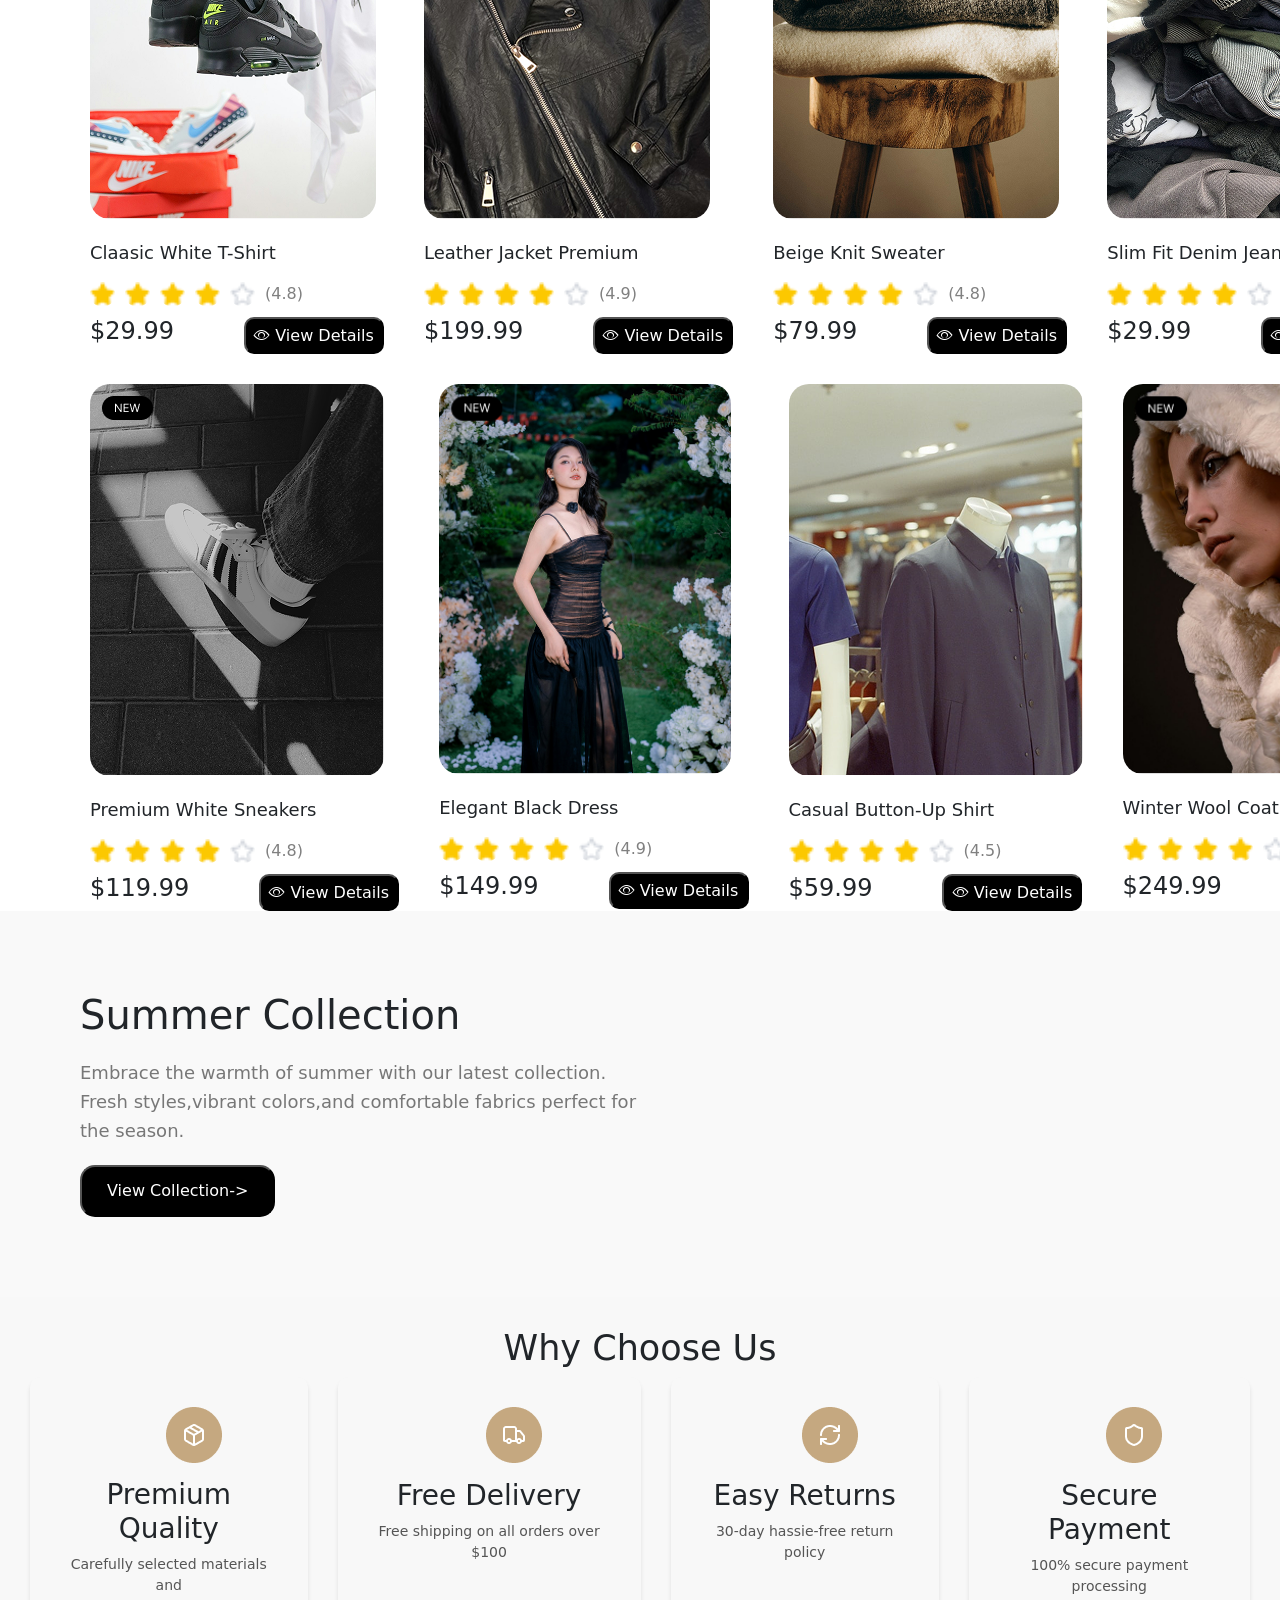
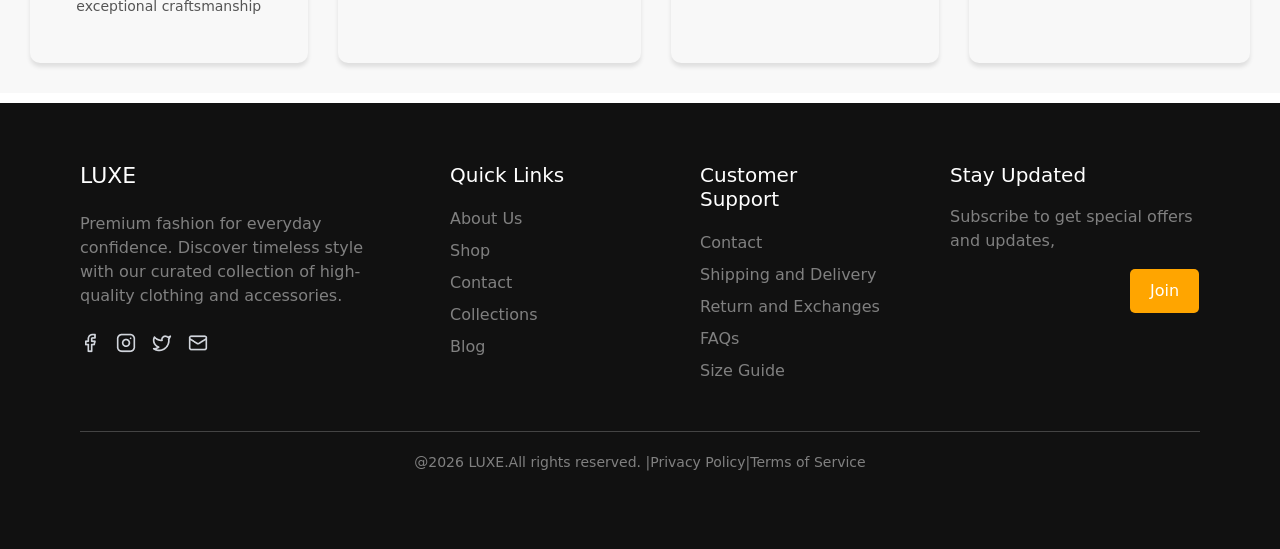
==== commit 89066d0f: "start responsive" ====
--- a/index.html
+++ b/index.html
@@ -6,6 +6,7 @@
     <meta name="viewport" content="width=device-width, initial-scale=1.0">
     <title>E-commerce Website</title>
     <link rel="stylesheet" href="/asset/css/style.css">
+    <link rel="stylesheet" href="asset/css/responsive.css">
     <!-- <link rel="stylesheet" href="/index.css"> -->
     <link href="https://cdn.jsdelivr.net/npm/bootstrap@5.3.8/dist/css/bootstrap.min.css" rel="stylesheet"
         integrity="sha384-sRIl4kxILFvY47J16cr9ZwB07vP4J8+LH7qKQnuqkuIAvNWLzeN8tE5YBujZqJLB" crossorigin="anonymous">
@@ -366,7 +367,7 @@
     </section>
     <section class="feature1">
         <h2>Why Choose Us</h2>
-    </section>
+    
     <div class="feature-container1">
         <div class="feature-card1">
             <img src="/asset/images/box.png">
@@ -389,6 +390,7 @@
             <p>100% secure payment processing</p>
         </div>
     </div>
+    </section>
 
 
 
--- a/asset/css/style.css
+++ b/asset/css/style.css
@@ -337,12 +337,14 @@
   display: flex;
   justify-content: center;
   gap: 30px;
+  
   /* flex-wrap: wrap; */
 }
 
 .feature-card1 {
   /* width:20%; */
   background: #f8f8f8;
+
   padding: 30px;
   border-radius: 10px;
   box-shadow: 0 4px 4px rgba(0, 0, 0, 0.1);
@@ -1272,73 +1274,3 @@
 
 
 
-/* ================= FINAL CLEAN RESPONSIVE FIX ================= */
-/* ===== HAMBURGER MENU ===== */
-/* MOBILE */
-/* @media (max-width: 768px) { 
-
-  .head1 {
-    flex-wrap: wrap;
-  }
-
-  .items1 {
-    width: 100%;
-    justify-content: center;
-    flex-wrap: wrap;
-  }
-
-  .text1 {
-    flex-direction: column;
-  }
-
-  .hero1 {
-    flex-direction: column;
-  }
-
-  .car1 {
-    flex-direction: column;
-    align-items: center;
-  }
-
-  .picture1 {
-    flex-direction: column;
-  }
-
-  .sunny1 {
-    flex-direction: column;
-    text-align: center;
-  }
-
-  .sunny-text1 {
-    width: 100%;
-  }
-
-  .feature-container1 {
-    flex-direction: column;
-  }
-
-  .footer-container {
-    flex-direction: column;
-  }
-
-  .lists2 {
-    flex-direction: column;
-  }
-
-  .filters2 {
-    width: 100%;
-  }
-
-  .pro-card2 {
-    width: 100%;
-  }
-
-  .main4 {
-    flex-direction: column;
-  }
-
-  .first,
-  .sec4 {
-    flex-direction: column;
-    gap: 10px;
-  }
--- a/asset/css/responsive.css
+++ b/asset/css/responsive.css
@@ -0,0 +1,20 @@
+ @media(max-width:768px){
+  .picture1{
+    flex-direction: column;
+  }
+  .feature1{
+    background-color: blue;
+  }
+  /* .feature-card1{ 
+    background-color: blue;
+  /* } */
+}
+@media(max-width:480px){
+  .feature1{
+    background-color: yellow;
+
+  }
+  /* .feature-card1{ 
+    background-color: yellow;
+  /* } */
+}
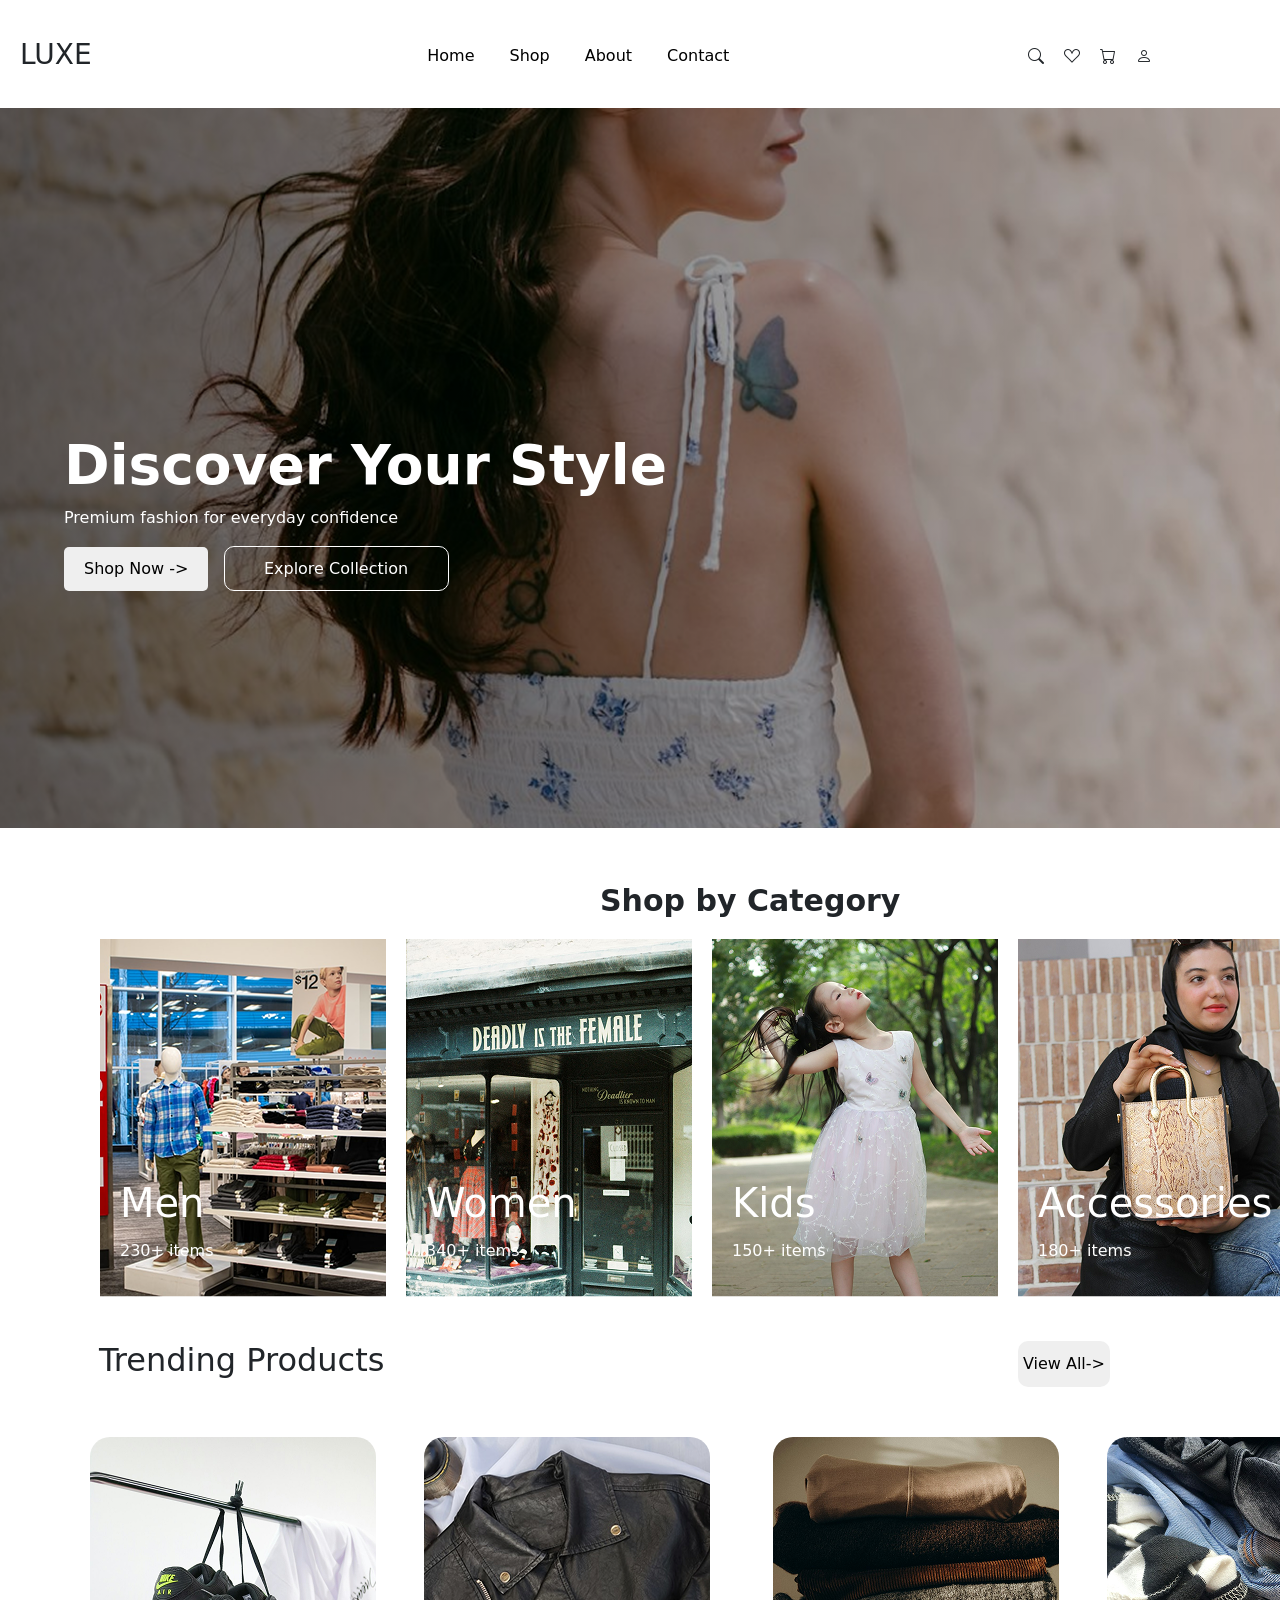
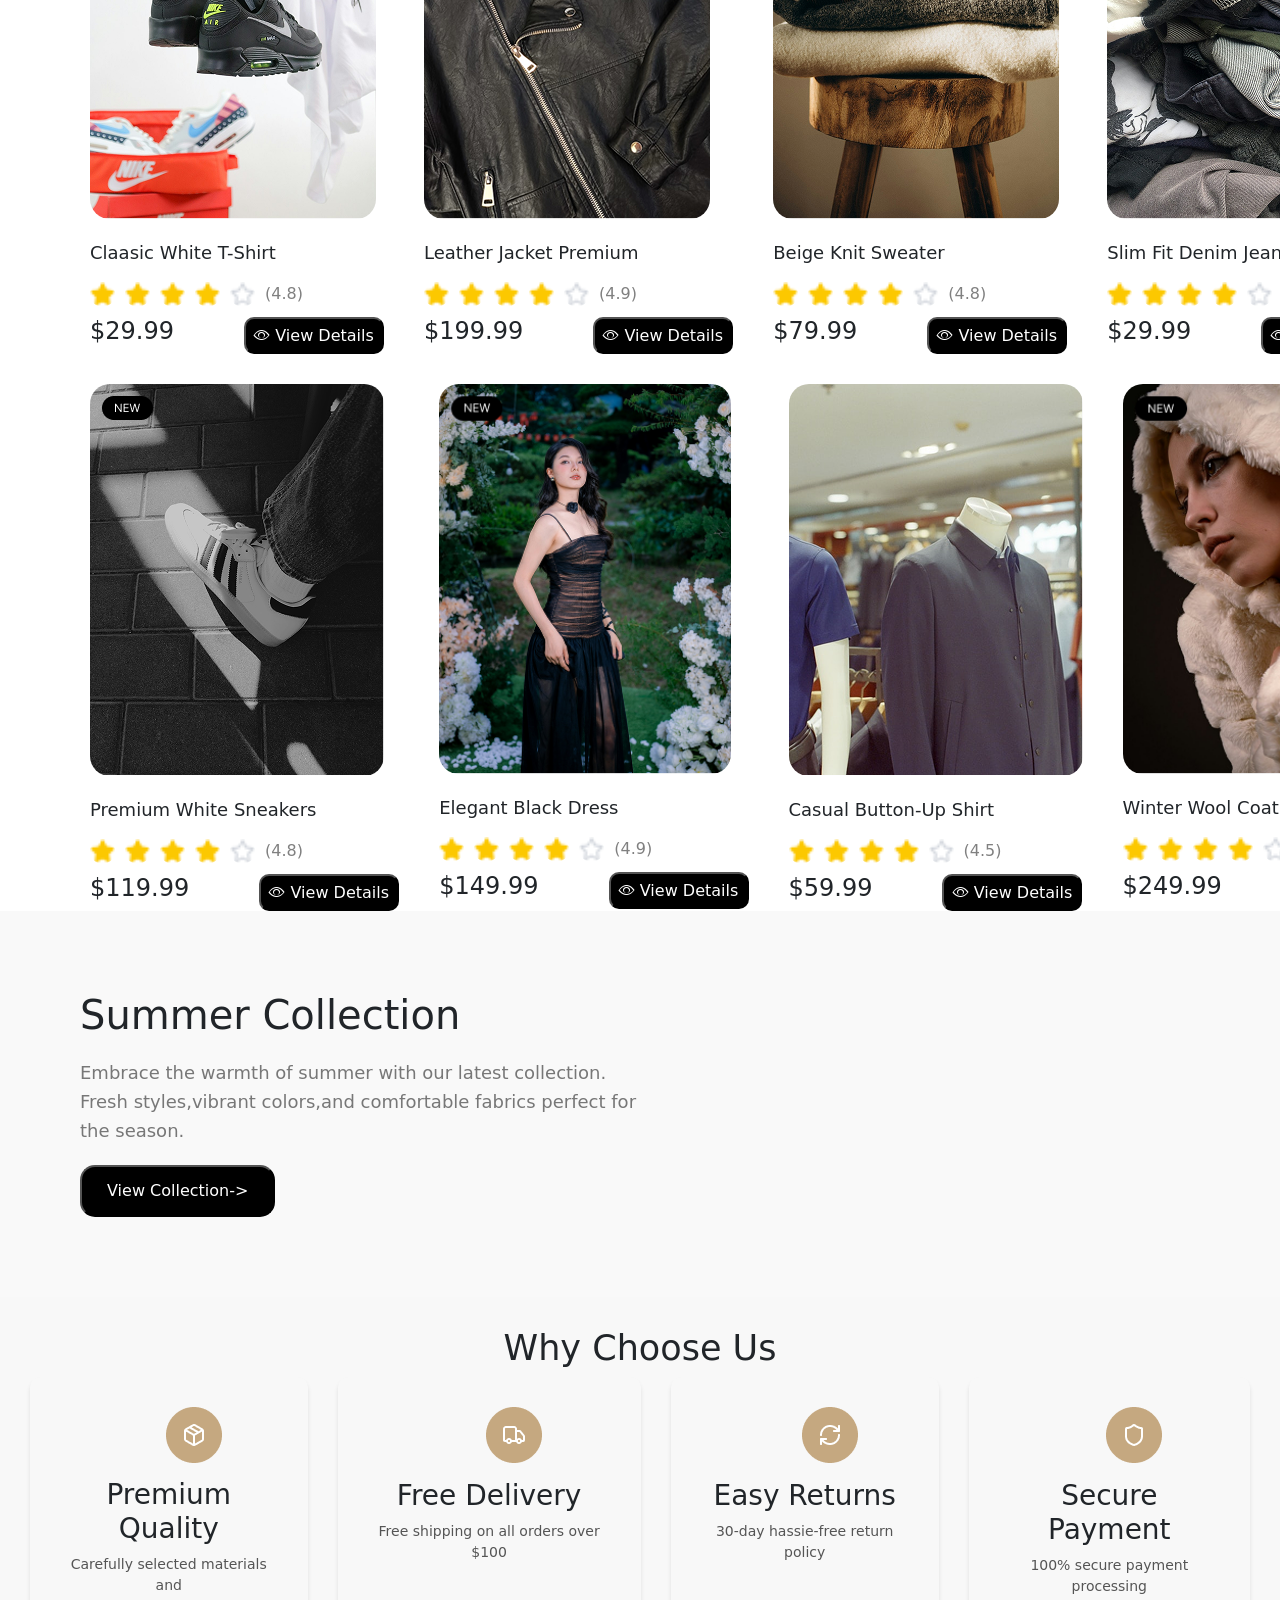
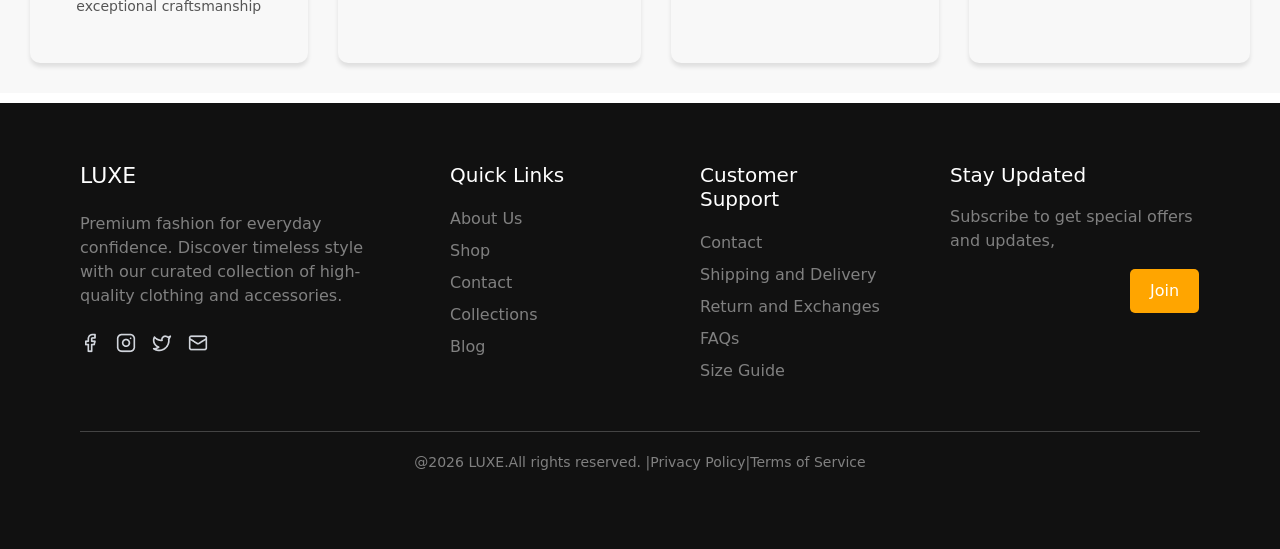
==== commit 4541d0c6: "add hamburger" ====
--- a/index.html
+++ b/index.html
@@ -26,7 +26,7 @@
         <div class="text1">
             <h3 class="hed1">LUXE</h3>
             
-             <input type="checkbox" id="menu-toggle">
+             
 
             <ul class="items1">
                 <li class="nav-item1">
@@ -42,10 +42,13 @@
                     <a class="nav-link active1" href="/contact.html">Contact</a>
                 </li>
             </ul>
+            <!-- HAMBURGER -->
+  <div class="hamburger" onclick="toggleMenu()">
+    ☰
+  </div>
+
             
-            <div class="hamburger">
-                 ☰
-            </div>
+        
    
   
             <div class="imagee1">
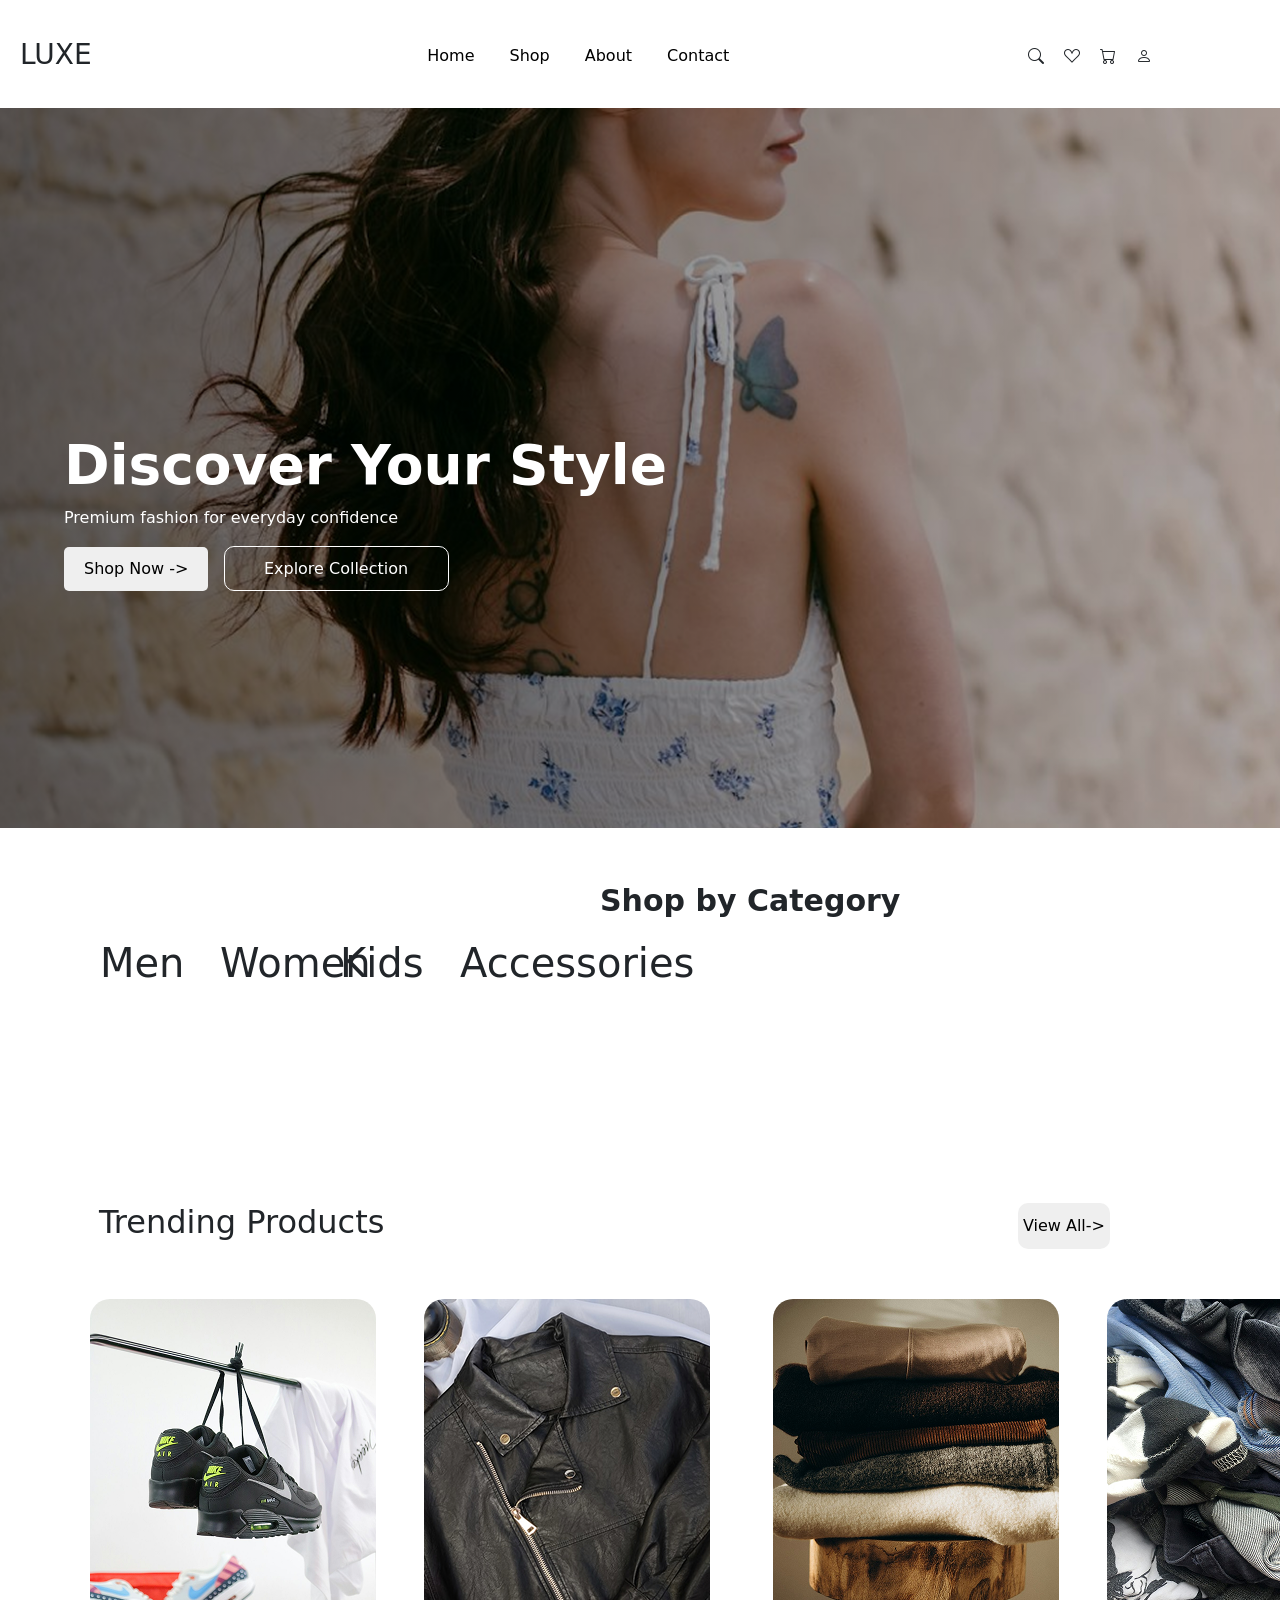
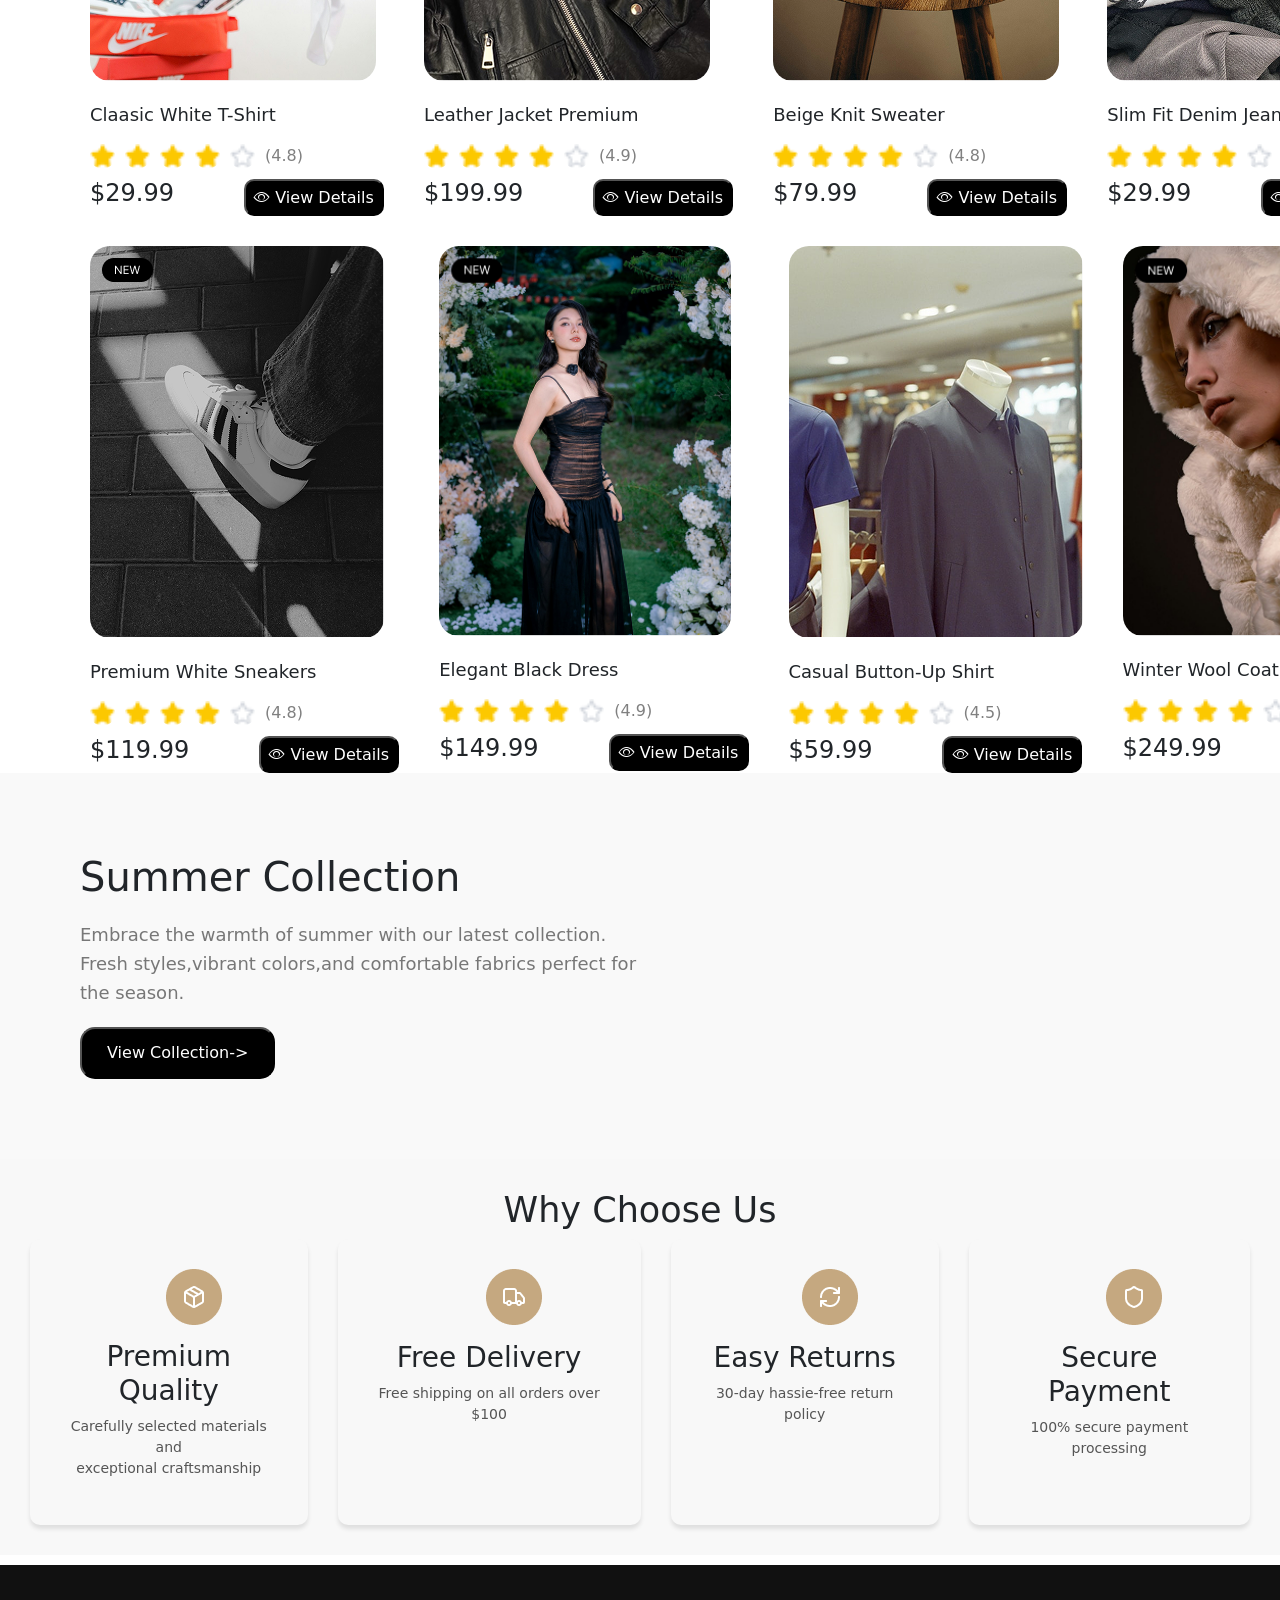
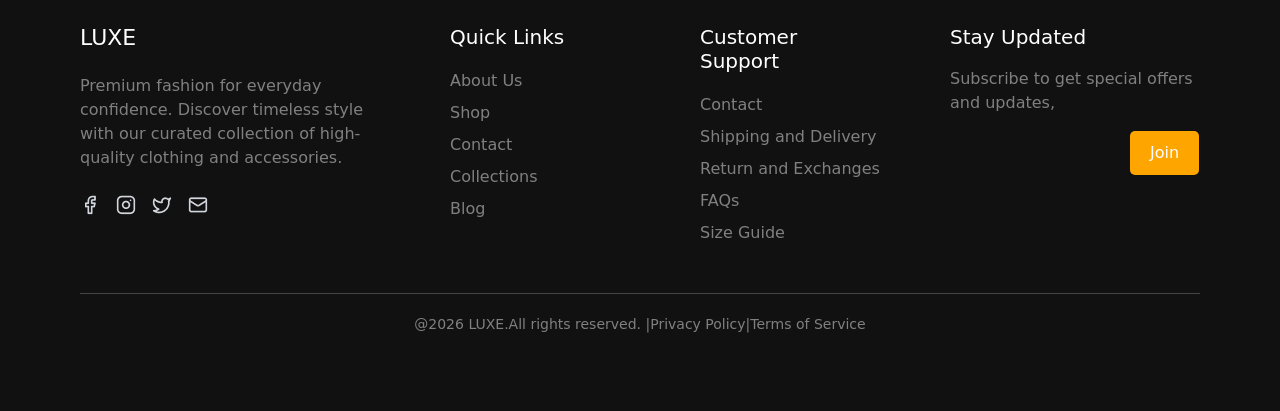
==== commit 107ea251: "asset pic" ====
--- a/index.html
+++ b/index.html
@@ -75,27 +75,28 @@
         <p class="para1">Shop by Category</p>
         <div class="picture1">
 
-            <div class="one1"> <img src="/asset/images/men wear.png">
+              <div> 
+                
                 <h1 class="two1">Men</h1>
                 <p class="twoo1">230+ items</p>
             </div>
 
             <div>
-                <img class="img1" src="/asset/images/deadly shop.png">
-
-                <h1 class="twooo1">Women</h1>
-                <p class="tw1">340+ items</p>
-            </div>
-
-
-            <div> <img src="/asset/images/lil girl.png">
-                <h1 class="thre1">Kids</h1>
-                <p class="three1">150+ items</p>
-            </div>
-
-            <div> <img src="/asset/images/lady.png">
-                <h1 class="for1">Accessories</h1>
-                <p class="four1">180+ items</p>
+                
+
+                <h1 class="two1">Women</h1>
+                <p class="twoo1">340+ items</p>
+            </div>
+
+
+            <div> 
+                <h1 class="two1">Kids</h1>
+                <p class="twoo1">150+ items</p>
+            </div>
+
+            <div>
+                <h1 class="two1">Accessories</h1>
+                <p class="twoo1">180+ items</p>
             </div>
         </div>
         <br>
--- a/asset/css/style.css
+++ b/asset/css/style.css
@@ -34,6 +34,12 @@
 
   /* justify-content: center; */
 }
+.hamburger {
+  display: none;
+  font-size: 28px;
+  cursor: pointer;
+}
+
 
 
 
@@ -134,15 +140,27 @@
   border-radius: 50px;
   gap: 20px;
 
+
   /* background-image: url("/Container\ \(2\).png"); */
 
 }
 
-
-.one1 {
+.picture1 div{
+  height:220px;
+  width:100px;
+  
+}
+.picture1:first-child{
+background-image: url("/asset/images/men\ wear.png");
+
+}
+.
+
+
+/* .one1 { 
   position: relative;
-  /* width:600px; */
-}
+  /* width:600px; 
+/* } */
 
 .two1 {
   position: absolute;
@@ -159,7 +177,7 @@
   padding-left: 20px;
 }
 
-.twooo1 {
+/* .twooo1 { 
   position: absolute;
   top: 240px;
   color: var(--main-color);
@@ -201,7 +219,7 @@
   color: var(--main-color);
   padding-left: 20px;
 }
-
+/*  */
 .hero1 {
 
   padding: 20px;
--- a/asset/css/responsive.css
+++ b/asset/css/responsive.css
@@ -5,16 +5,44 @@
   .feature1{
     background-color: blue;
   }
-  /* .feature-card1{ 
-    background-color: blue;
-  /* } */
+  .items1 {
+    display: none;
+    flex-direction: column;
+    position: absolute;
+    top: 70px;
+    right: 0;
+    width: 100%;
+    background: white;
+    padding: 20px;
+    text-align: center;
+  }
+
+
+  .items1.active {
+    display: flex;
+  }
+  .imagee1{
+    display: none;
+  }
+
+  .hamburger {
+    display: block;
+  }
+
 }
 @media(max-width:480px){
   .feature1{
     background-color: yellow;
 
   }
+  .imagee1{
+    display: none;
+  }
   /* .feature-card1{ 
     background-color: yellow;
   /* } */
-}+}
+/* Mobile */
+@media (max-width: 768px) {
+
+  
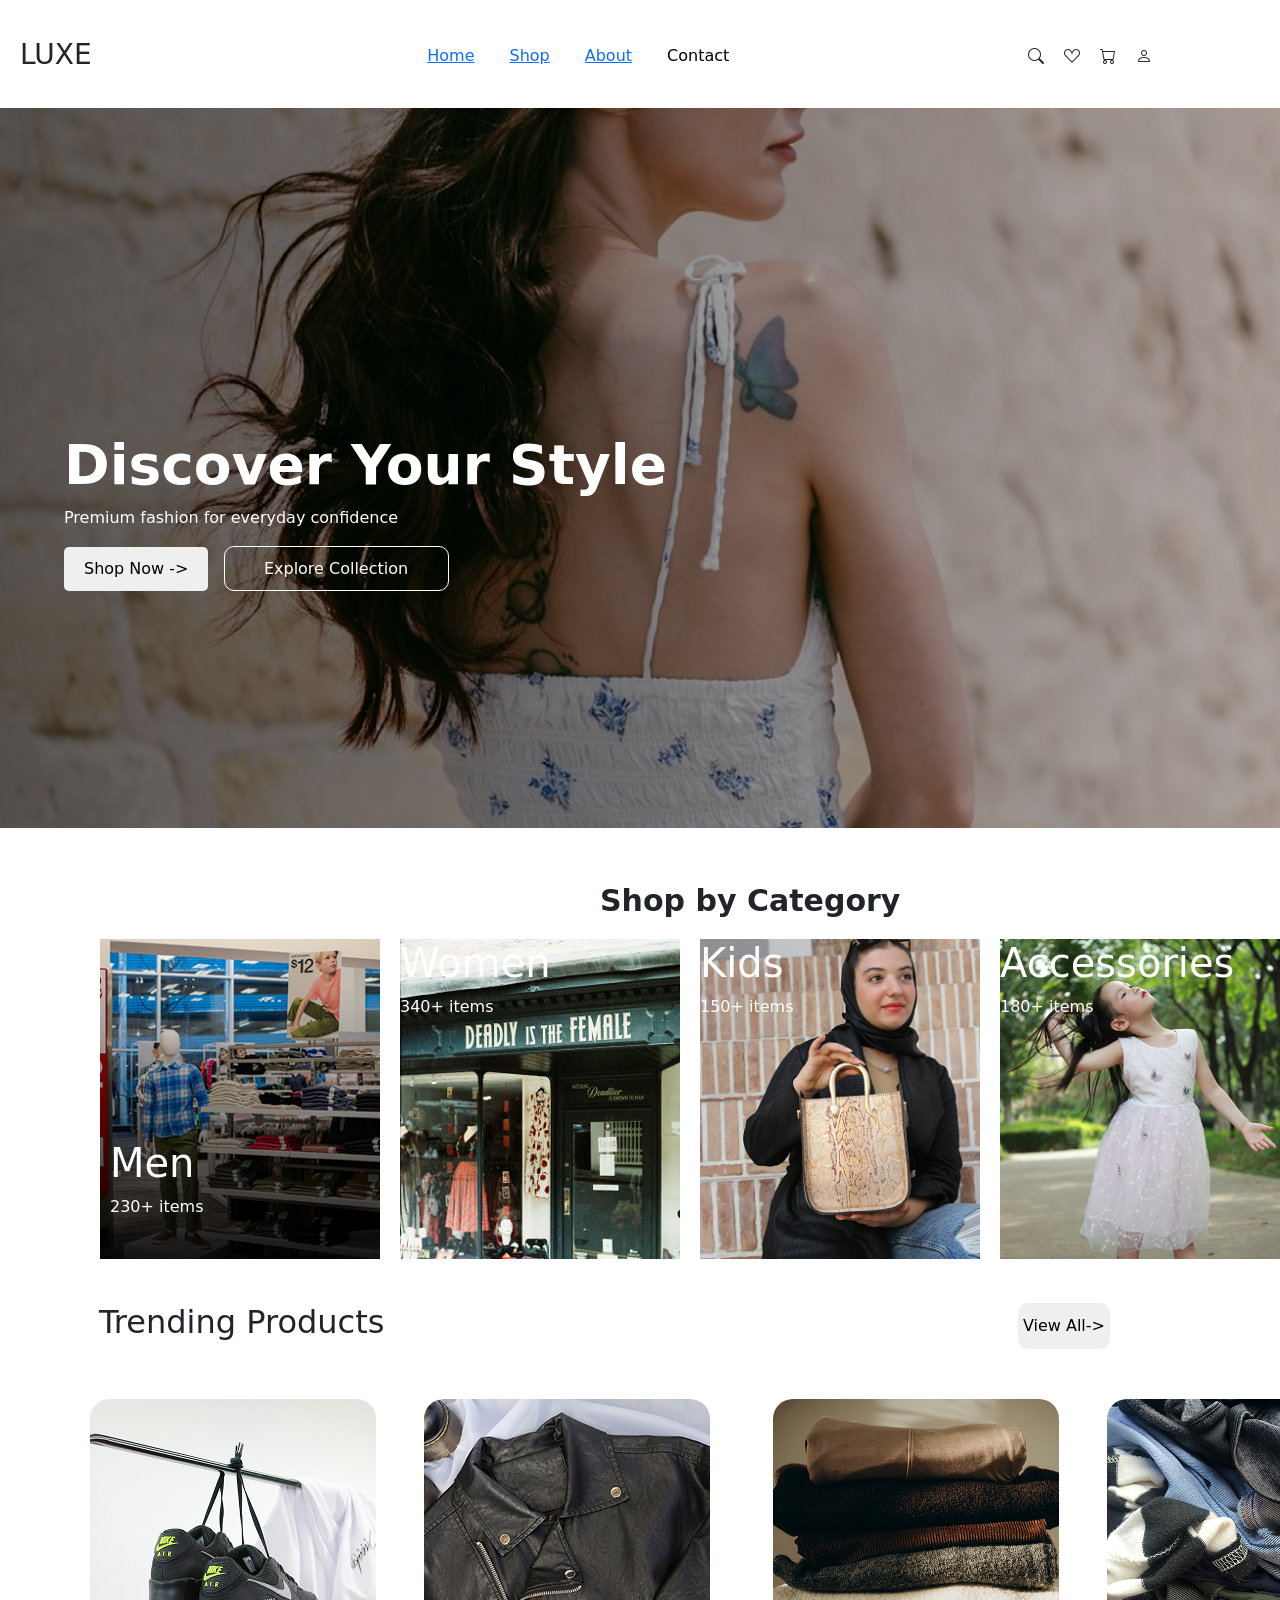
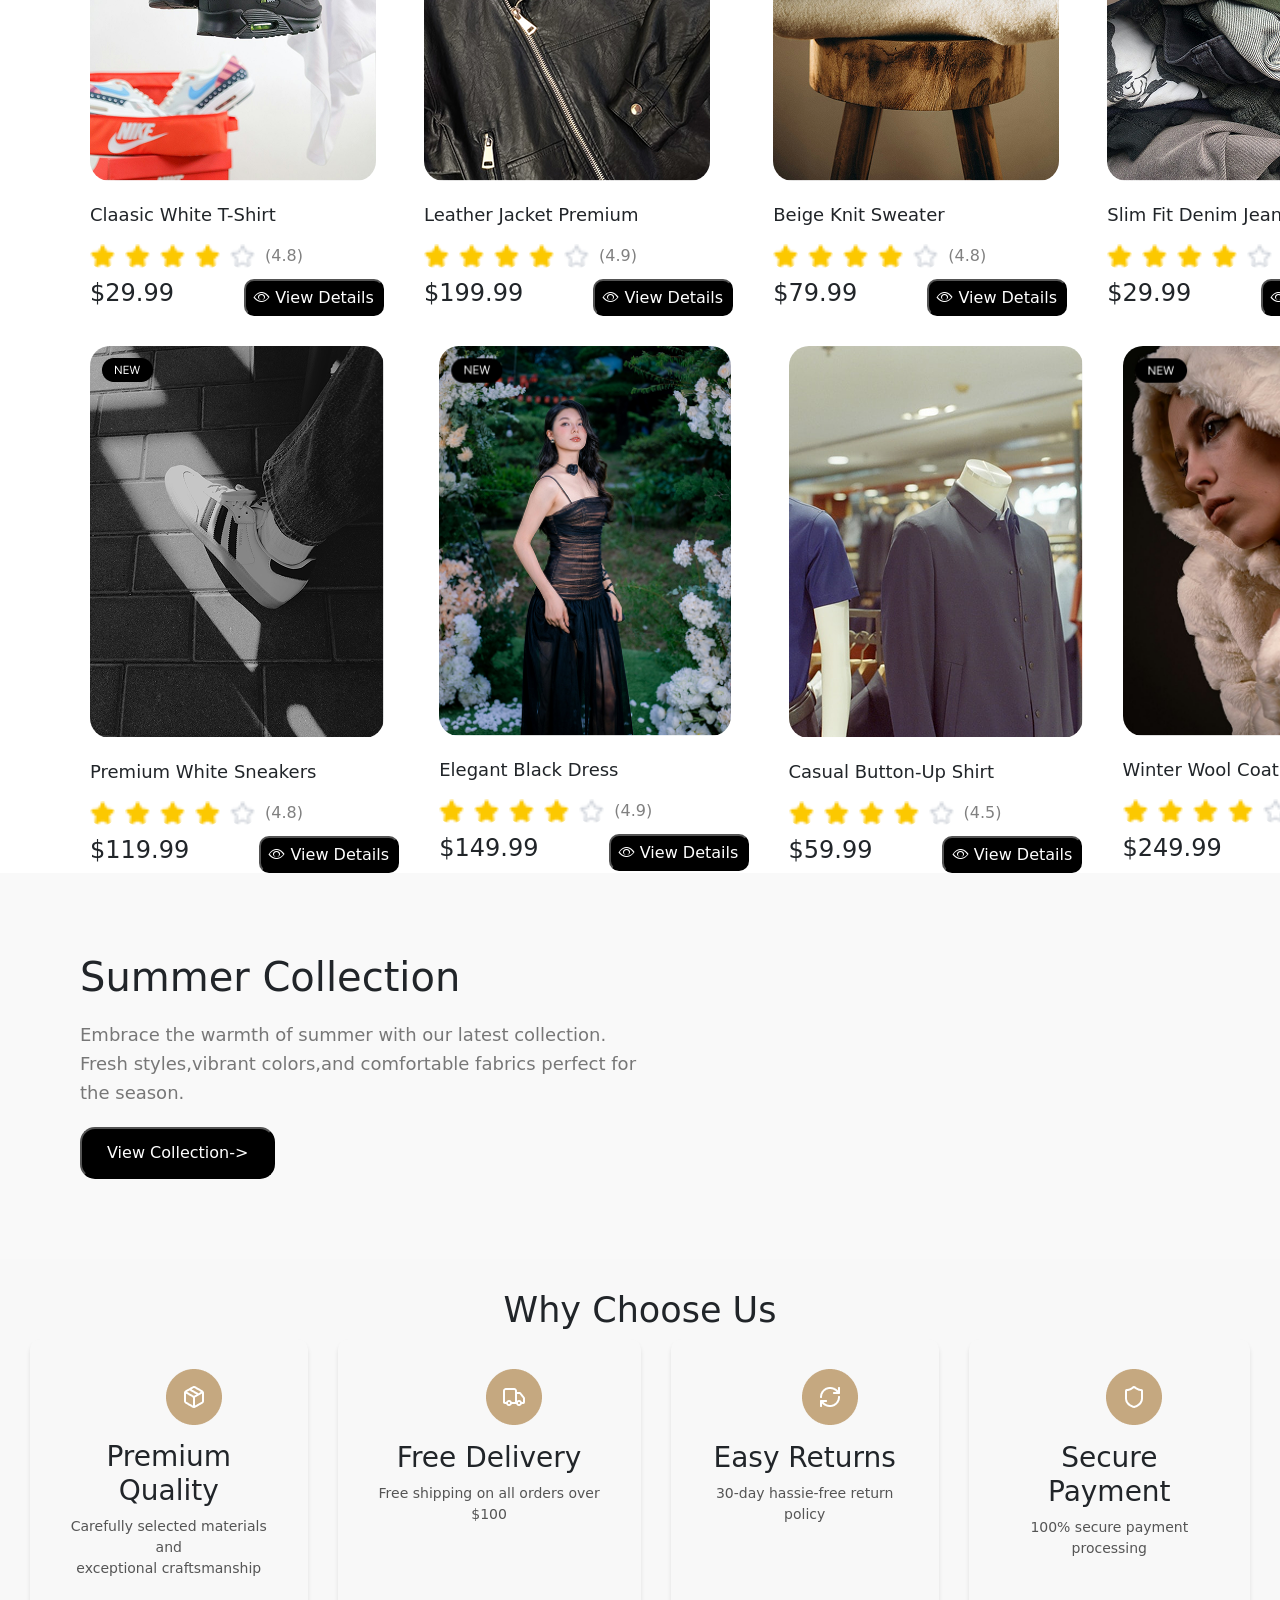
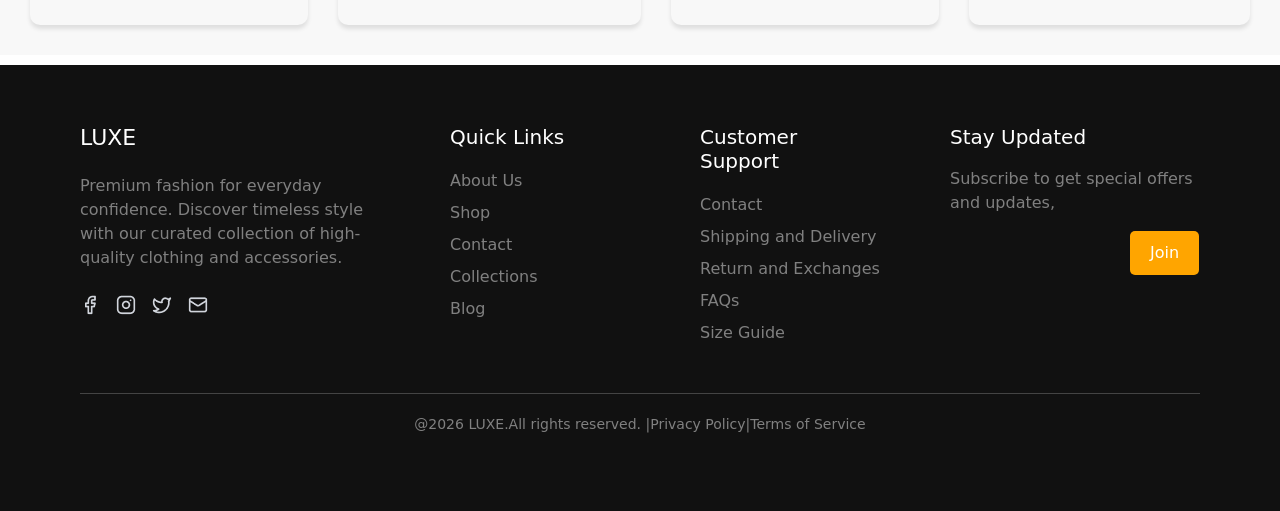
==== commit 79add68b: "add new project files" ====
--- a/index.html
+++ b/index.html
@@ -25,40 +25,44 @@
     <div class="head1">
         <div class="text1">
             <h3 class="hed1">LUXE</h3>
-            
-             
+
+            <input type="checkbox" id="menu-toggle">
+
+
 
             <ul class="items1">
                 <li class="nav-item1">
-                    <a class="nav-link active1" aria-current="page" href="/index.html">Home</a>
+                    <a  href="/index.html">Home</a>
                 </li>
                 <li class="nav-item1">
-                    <a class="nav-link active1" href="/shop.html">Shop</a>
+                    <a  href="/shop.html">Shop</a>
                 </li>
                 <li class="nav-item1">
-                    <a class="nav-link active1" href="/about.html">About</a>
+                    <a  href="/about.html">About</a>
                 </li>
                 <li class="nav-item1">
                     <a class="nav-link active1" href="/contact.html">Contact</a>
                 </li>
             </ul>
             <!-- HAMBURGER -->
-  <div class="hamburger" onclick="toggleMenu()">
-    ☰
-  </div>
-
-            
-        
-   
-  
+
+
+
+
+
             <div class="imagee1">
                 <i class="bi bi-search"></i>
                 <i class="bi bi-suit-heart"></i>
                 <i class="bi bi-cart"></i>
                 <i class="bi bi-person"></i>
             </div>
-        </div>
-        <!-- </div> -->
+
+            <!-- Menu Icon -->
+            <label for="menu-toggle" class="menuicon">
+                <i class="fa-solid fa-bars"></i>
+            </label>
+
+        </div>
     </div>
     <div>
 
@@ -72,29 +76,36 @@
 
         </div>
 
+
         <p class="para1">Shop by Category</p>
+
         <div class="picture1">
 
-              <div> 
-                
-                <h1 class="two1">Men</h1>
-                <p class="twoo1">230+ items</p>
-            </div>
-
-            <div>
-                
+
+
+            <div class="first-img">
+                <div>
+                    <h1>Men</h1>
+                    <p>230+ items</p>
+                </div>
+            </div>
+
+
+
+            <div class="second-img">
+
 
                 <h1 class="two1">Women</h1>
                 <p class="twoo1">340+ items</p>
             </div>
 
 
-            <div> 
+            <div class="third-img">
                 <h1 class="two1">Kids</h1>
                 <p class="twoo1">150+ items</p>
             </div>
 
-            <div>
+            <div class="forth-img">
                 <h1 class="two1">Accessories</h1>
                 <p class="twoo1">180+ items</p>
             </div>
@@ -371,29 +382,29 @@
     </section>
     <section class="feature1">
         <h2>Why Choose Us</h2>
-    
-    <div class="feature-container1">
-        <div class="feature-card1">
-            <img src="/asset/images/box.png">
-            <h3 class="premium1">Premium Quality</h3>
-            <p>Carefully selected materials and<br> exceptional craftsmanship</p>
-        </div>
-        <div class="feature-card1">
-            <img src="/asset/images/Margin.png">
-            <h3>Free Delivery</h3>
-            <p>Free shipping on all orders over $100</p>
-        </div>
-        <div class="feature-card1">
-            <img src="/asset/images/round.png">
-            <h3>Easy Returns</h3>
-            <p>30-day hassie-free return policy</p>
-        </div>
-        <div class="feature-card1">
-            <img src="/asset/images/Payment.png">
-            <h3>Secure Payment</h3>
-            <p>100% secure payment processing</p>
-        </div>
-    </div>
+
+        <div class="feature-container1">
+            <div class="feature-card1">
+                <img src="/asset/images/box.png">
+                <h3 class="premium1">Premium Quality</h3>
+                <p>Carefully selected materials and<br> exceptional craftsmanship</p>
+            </div>
+            <div class="feature-card1">
+                <img src="/asset/images/Margin.png">
+                <h3>Free Delivery</h3>
+                <p>Free shipping on all orders over $100</p>
+            </div>
+            <div class="feature-card1">
+                <img src="/asset/images/round.png">
+                <h3>Easy Returns</h3>
+                <p>30-day hassie-free return policy</p>
+            </div>
+            <div class="feature-card1">
+                <img src="/asset/images/Payment.png">
+                <h3>Secure Payment</h3>
+                <p>100% secure payment processing</p>
+            </div>
+        </div>
     </section>
 
 
--- a/asset/css/style.css
+++ b/asset/css/style.css
@@ -9,7 +9,12 @@
   padding: 0;
   box-sizing: border-box;
 }
-
+.menuicon{
+  display: none;
+}
+#menu-toggle{
+  display: none;
+}
 .head1 {
   /* width: 100%; */
   height: 12vh;
@@ -34,6 +39,7 @@
 
   /* justify-content: center; */
 }
+
 .hamburger {
   display: none;
   font-size: 28px;
@@ -125,6 +131,15 @@
 
 }
 
+
+
+
+
+
+
+
+
+
 .para1 {
   padding-left: 600px;
   padding-top: 50px;
@@ -134,48 +149,77 @@
 
 .picture1 {
   padding-left: 100px;
-  padding-right: 430px;
-  position: relative;
+  /* padding-right: 430px; */
+
   display: flex;
   border-radius: 50px;
   gap: 20px;
-
-
-  /* background-image: url("/Container\ \(2\).png"); */
-
-}
-
-.picture1 div{
-  height:220px;
-  width:100px;
-  
-}
-.picture1:first-child{
-background-image: url("/asset/images/men\ wear.png");
-
-}
-.
-
+  position: relative;
+}
+
+.picture1 div {
+  height: 320px;
+  width: 290px;
+  /* color: #e62424; */
+  background-size: cover;
+
+
+}
+
+.picture1 .first-img {
+
+  background-image:
+    linear-gradient(
+      to top,
+      rgba(0, 0, 0, 0.9),
+      rgba(0, 0, 0, 0.4),
+      rgba(0, 0, 0, 0)
+    ),
+    url("/asset/images/men\ wear.png");
+  background-repeat: no-repeat;
+  position: relative;
+  color: #fff;
+  background-position: center;
+  background-size: cover;
+
+
+
+
+}
+
+.first-img>div {
+
+  position: absolute;
+  top: 200px;
+  left: 10px;
+}
+
+
+.second-img {
+  background-image: url("/asset/images/deadly\ shop.png");
+  background-repeat: no-repeat;
+  /* background-color: #ff1c1c; */
+  color: #fff;
+
+
+}
+
+.third-img {
+  background-image: url("/asset/images/lady.png");
+  color: #fff;
+}
+
+.forth-img {
+  background-image: url("/asset/images/lil\ girl.png");
+  color: #fff;
+}
 
 /* .one1 { 
   position: relative;
   /* width:600px; 
 /* } */
 
-.two1 {
-  position: absolute;
-  top: 240px;
-  color: var(--main-color);
-  padding-left: 20px;
-  font-weight: 500;
-}
-
-.twoo1 {
-  position: absolute;
-  top: 300px;
-  color: var(--main-color);
-  padding-left: 20px;
-}
+
 
 /* .twooo1 { 
   position: absolute;
@@ -224,8 +268,8 @@
 
   padding: 20px;
   display: flex;
-justify-content: space-between;
-margin-left: 79px;
+  justify-content: space-between;
+  margin-left: 79px;
   /* flex-wrap: wrap; */
 
 
@@ -234,7 +278,7 @@
 .view1 {
   padding: 5px;
   border-radius: 10px;
-  border:none;
+  border: none;
   margin-right: 150px;
 
 
@@ -355,7 +399,7 @@
   display: flex;
   justify-content: center;
   gap: 30px;
-  
+
   /* flex-wrap: wrap; */
 }
 
@@ -1260,7 +1304,7 @@
   justify-content: center;
   flex-direction: column;
   padding-top: 20px;
-  
+
   gap: 5px;
   display: flex;
   width: 100%;
@@ -1287,8 +1331,4 @@
   display: none;
   font-size: 28px;
   cursor: pointer;
-}
-
-
-
-
+}
--- a/asset/css/responsive.css
+++ b/asset/css/responsive.css
@@ -1,48 +1,64 @@
- @media(max-width:768px){
-  .picture1{
-    flex-direction: column;
-  }
-  .feature1{
-    background-color: blue;
-  }
-  .items1 {
-    display: none;
-    flex-direction: column;
-    position: absolute;
-    top: 70px;
-    right: 0;
-    width: 100%;
-    background: white;
-    padding: 20px;
-    text-align: center;
-  }
+ @media(max-width:768px) {
+   .menuicon {
+     display: block;
+     font-size: 20px;
+     cursor: pointer;
+   }
+   #menu-toggle:checked~.nav-item1{
+    display: flex;
+   }
+    
+    
+
+   
+
+   .picture1 {
+     flex-direction: column;
+   }
+
+   .feature1 {
+     background-color: blue;
+   }
+
+   .items1 {
+     display: none;
+     flex-direction: column;
+     position: absolute;
+     top: 70px;
+     right: 0;
+     width: 100%;
+     background: white;
+     padding: 20px;
+     text-align: center;
+   }
 
 
-  .items1.active {
-    display: flex;
-  }
-  .imagee1{
-    display: none;
-  }
+   .items1.active {
+     display: flex;
+   }
 
-  .hamburger {
-    display: block;
-  }
+   .imagee1 {
+     display: none;
+   }
 
-}
-@media(max-width:480px){
-  .feature1{
-    background-color: yellow;
 
-  }
-  .imagee1{
-    display: none;
-  }
-  /* .feature-card1{ 
+
+ }
+
+ @media(max-width:480px) {
+   .feature1 {
+     background-color: yellow;
+
+   }
+
+   .imagee1 {
+     display: none;
+   }
+
+   /* .feature-card1{ 
     background-color: yellow;
   /* } */
-}
-/* Mobile */
-@media (max-width: 768px) {
+ }
 
-  + /* Mobile */
+ @media (max-width: 768px) 
